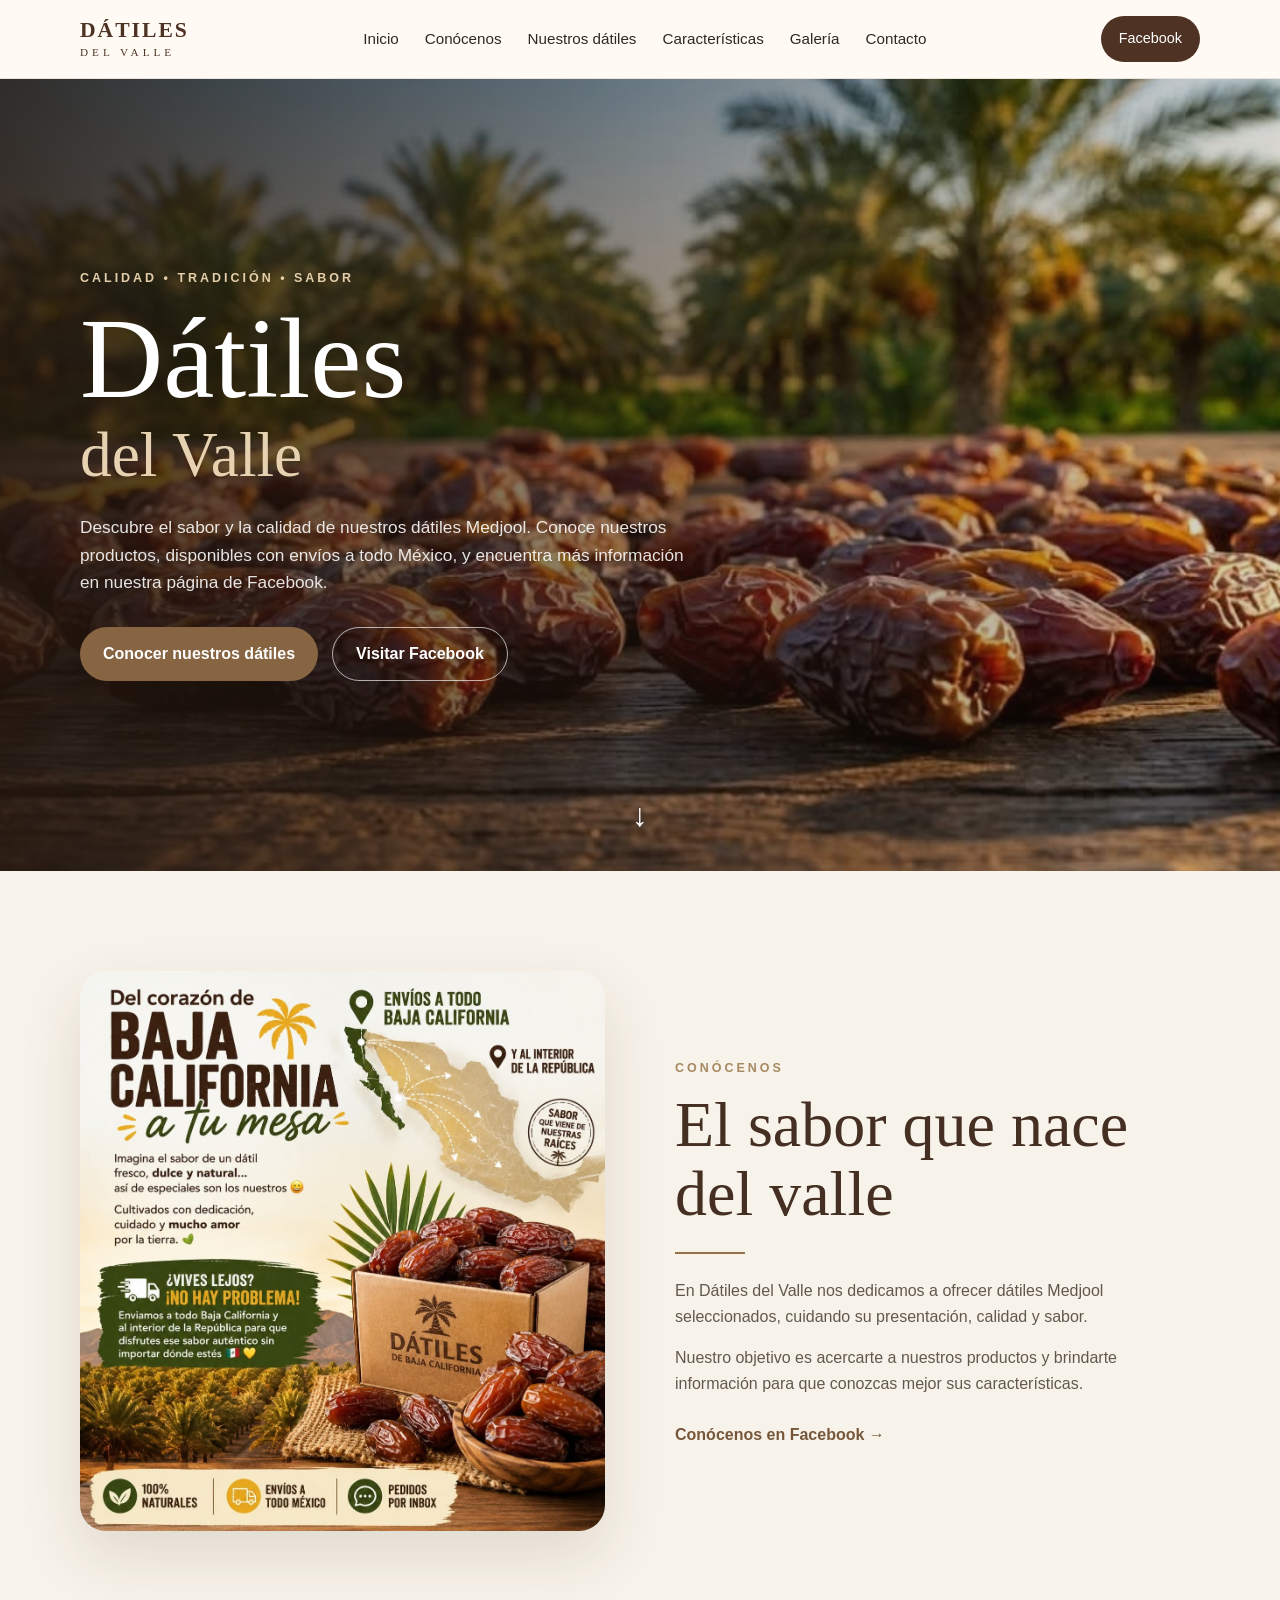
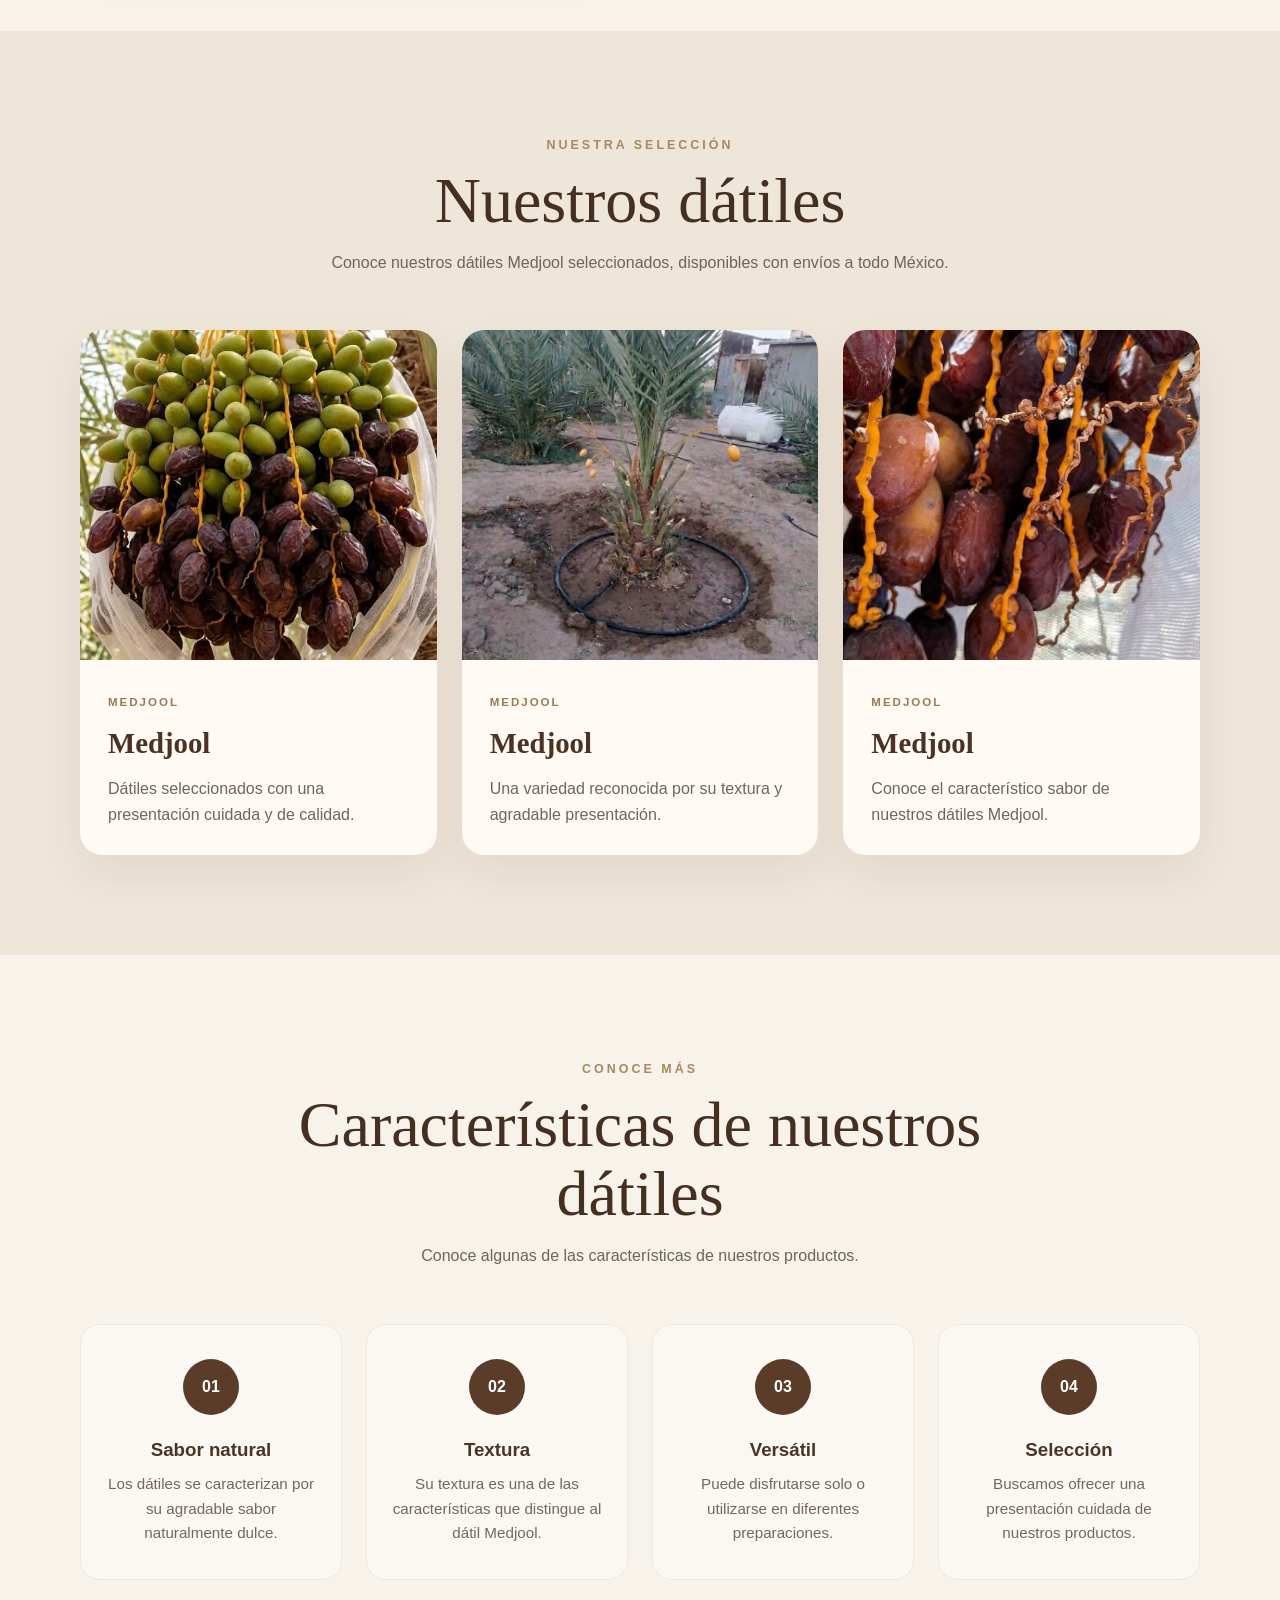
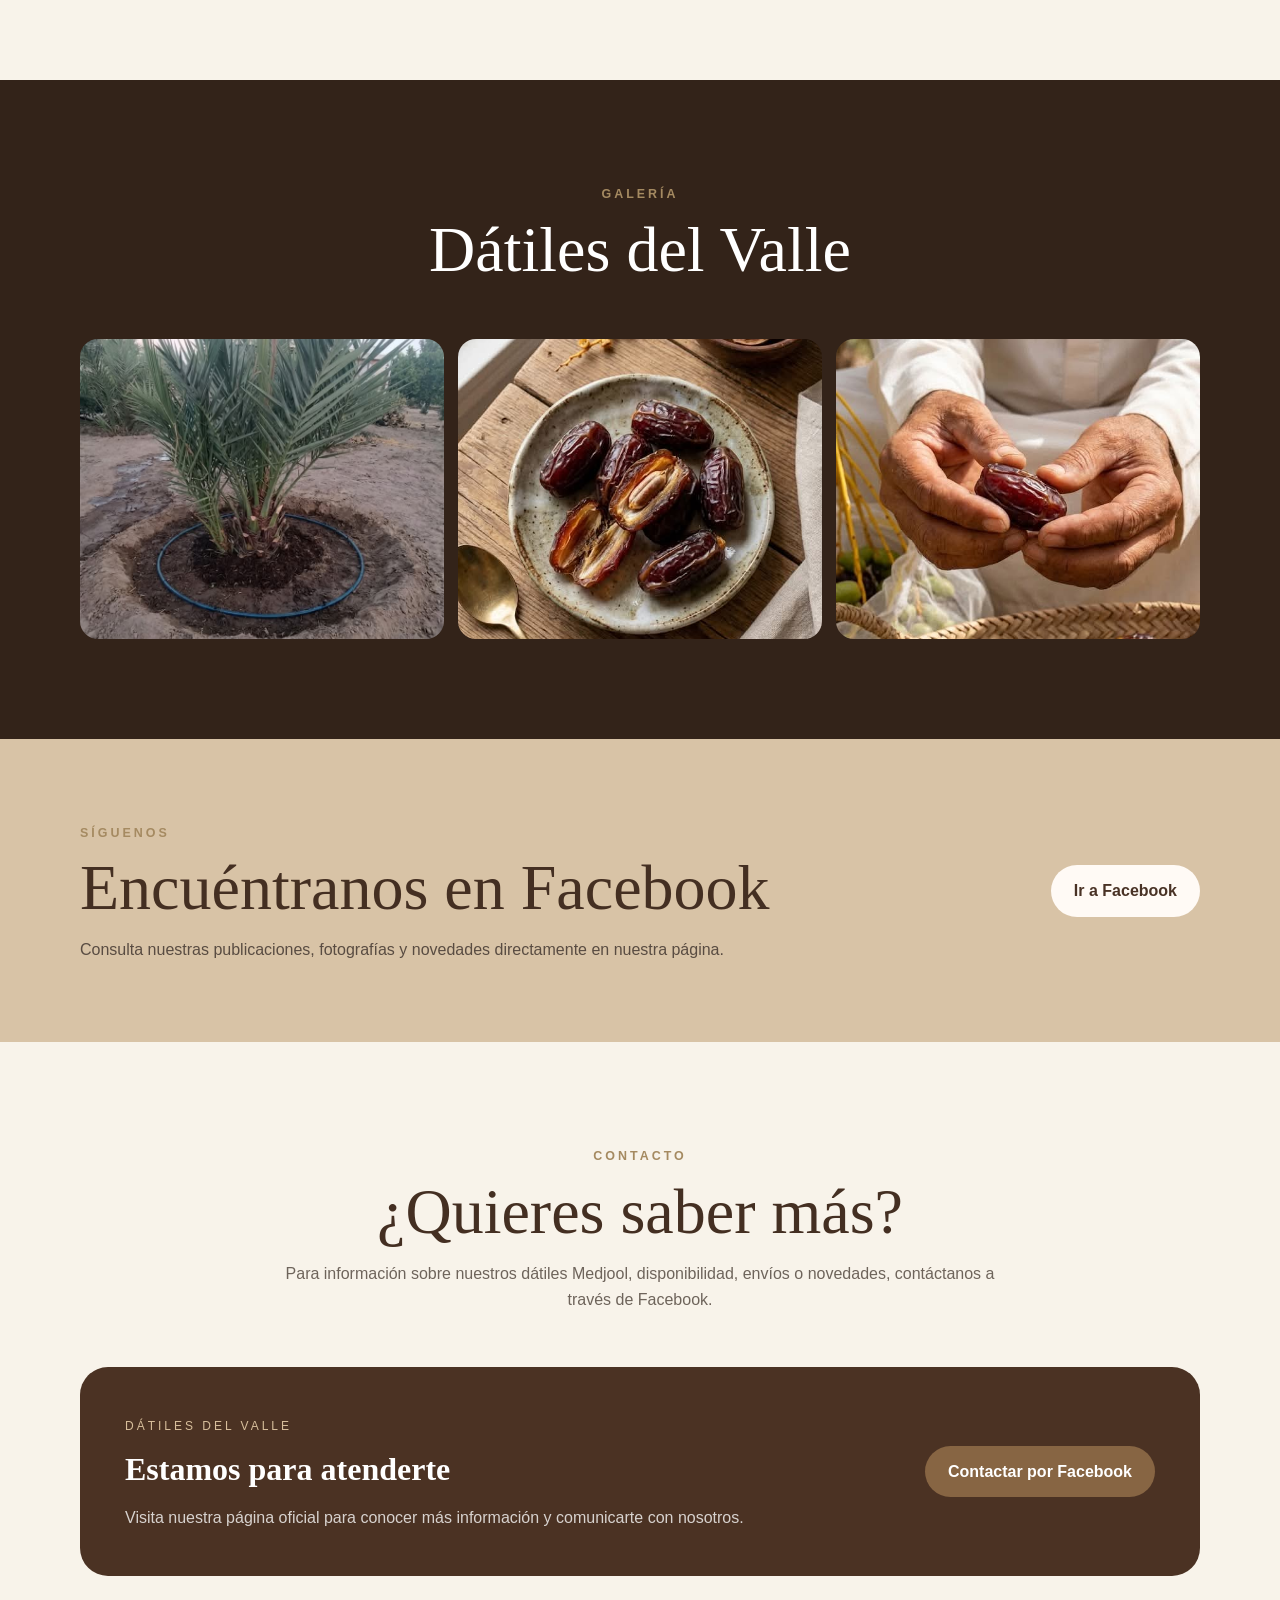
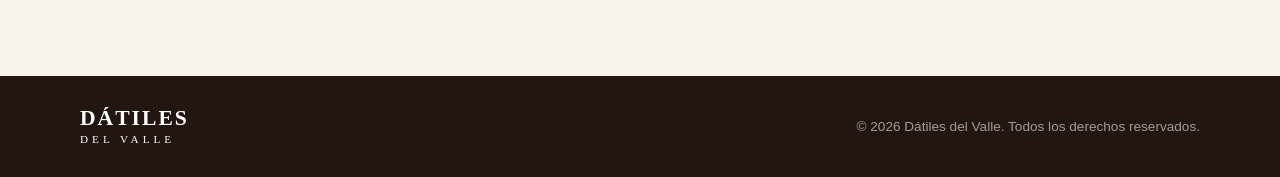
==== index.html @ 08bb870c "Enhance SEO and content in index.html Updated SEO metadata and improved content clarity." ====
<!DOCTYPE html>
<html lang="es">

<head>
    <meta charset="UTF-8">

    <meta name="viewport"
          content="width=device-width, initial-scale=1.0">

    <!-- SEO -->
    <title>Dátiles Medjool en México | Dátiles del Valle</title>

    <meta name="description"
          content="Dátiles del Valle ofrece dátiles Medjool seleccionados con envíos a todo México. Conoce nuestros productos, características, galería y contáctanos por Facebook.">

    <meta name="author"
          content="Dátiles del Valle">

    <meta name="robots"
          content="index, follow">

    <!-- Dirección principal de la página -->
    <link rel="canonical"
          href="https://datilesdelvalle.run.place/">

    <!-- Vista previa al compartir -->
    <meta property="og:title"
          content="Dátiles Medjool en México | Dátiles del Valle">

    <meta property="og:description"
          content="Conoce los dátiles Medjool de Dátiles del Valle. Productos seleccionados con envíos a todo México.">

    <meta property="og:type"
          content="website">

    <meta property="og:url"
          content="https://datilesdelvalle.run.place/">

    <meta property="og:image"
          content="https://datilesdelvalle.run.place/img/portada.jpg">

    <meta property="og:locale"
          content="es_MX">

    <!-- Estilos -->
    <link rel="stylesheet" href="css/estilos.css">
</head>


<body>

    <!-- Encabezado -->
    <header class="encabezado">

        <div class="contenedor navegacion">

            <a href="#inicio" class="logo">
                <span>DÁTILES</span>
                <small>DEL VALLE</small>
            </a>

            <button class="menu-boton"
                    id="menuBoton"
                    aria-label="Abrir menú de navegación">
                ☰
            </button>

            <nav class="menu" id="menu">
                <a href="#inicio">Inicio</a>
                <a href="#nosotros">Conócenos</a>
                <a href="#productos">Nuestros dátiles</a>
                <a href="#beneficios">Características</a>
                <a href="#galeria">Galería</a>
                <a href="#contacto">Contacto</a>
            </nav>

            <a
                href="https://www.facebook.com/share/1FQwCUBcZm/"
                target="_blank"
                rel="noopener noreferrer"
                class="boton-facebook"
            >
                Facebook
            </a>

        </div>

    </header>


    <main>

        <!-- Portada -->
        <section class="hero" id="inicio">

            <div class="hero-fondo"></div>

            <div class="contenedor hero-contenido">

                <p class="hero-etiqueta">
                    CALIDAD • TRADICIÓN • SABOR
                </p>

                <h1>
                    Dátiles
                    <span>del Valle</span>
                </h1>

                <p class="hero-texto">
                    Descubre el sabor y la calidad de nuestros dátiles Medjool.
                    Conoce nuestros productos, disponibles con envíos a todo México,
                    y encuentra más información en nuestra página de Facebook.
                </p>

                <div class="hero-botones">

                    <a href="#productos"
                       class="boton boton-principal">
                        Conocer nuestros dátiles
                    </a>

                    <a
                        href="https://www.facebook.com/share/1FQwCUBcZm/"
                        target="_blank"
                        rel="noopener noreferrer"
                        class="boton boton-secundario"
                    >
                        Visitar Facebook
                    </a>

                </div>

            </div>

            <a href="#nosotros"
               class="bajar"
               aria-label="Continuar">
                ↓
            </a>

        </section>


        <!-- Nosotros -->
        <section class="seccion seccion-animada"
                 id="nosotros">

            <div class="contenedor dos-columnas">

                <div class="imagen-nosotros">

                    <img
                        src="img/nosotros.jpg"
                        alt="Dátiles Medjool de Dátiles del Valle"
                        loading="lazy"
                    >

                </div>

                <div class="contenido-nosotros">

                    <span class="subtitulo">
                        CONÓCENOS
                    </span>

                    <h2>
                        El sabor que nace del valle
                    </h2>

                    <div class="linea"></div>

                    <p>
                        En Dátiles del Valle nos dedicamos a ofrecer
                        dátiles Medjool seleccionados, cuidando su
                        presentación, calidad y sabor.
                    </p>

                    <p>
                        Nuestro objetivo es acercarte a nuestros productos
                        y brindarte información para que conozcas
                        mejor sus características.
                    </p>

                    <a
                        href="https://www.facebook.com/share/1FQwCUBcZm/"
                        target="_blank"
                        rel="noopener noreferrer"
                        class="enlace"
                    >
                        Conócenos en Facebook →
                    </a>

                </div>

            </div>

        </section>


        <!-- Productos -->
        <section class="seccion productos seccion-animada"
                 id="productos">

            <div class="contenedor">

                <div class="titulo-seccion">

                    <span class="subtitulo">
                        NUESTRA SELECCIÓN
                    </span>

                    <h2>Nuestros dátiles</h2>

                    <p>
                        Conoce nuestros dátiles Medjool seleccionados,
                        disponibles con envíos a todo México.
                    </p>

                </div>


                <div class="tarjetas">

                    <!-- Medjool 1 -->
                    <article class="tarjeta">

                        <div class="tarjeta-imagen">

                            <img
                                src="img/medjool1.jpg"
                                alt="Dátiles Medjool de Dátiles del Valle"
                                loading="lazy"
                            >

                        </div>

                        <div class="tarjeta-contenido">

                            <span>MEDJOOL</span>

                            <h3>Medjool</h3>

                            <p>
                                Dátiles seleccionados con una
                                presentación cuidada y de calidad.
                            </p>

                        </div>

                    </article>


                    <!-- Medjool 2 -->
                    <article class="tarjeta">

                        <div class="tarjeta-imagen">

                            <img
                                src="img/medjool2.jpg"
                                alt="Dátiles Medjool de Dátiles del Valle"
                                loading="lazy"
                            >

                        </div>

                        <div class="tarjeta-contenido">

                            <span>MEDJOOL</span>

                            <h3>Medjool</h3>

                            <p>
                                Una variedad reconocida por su
                                textura y agradable presentación.
                            </p>

                        </div>

                    </article>


                    <!-- Medjool 3 -->
                    <article class="tarjeta">

                        <div class="tarjeta-imagen">

                            <img
                                src="img/medjool3.jpg"
                                alt="Dátiles Medjool de Dátiles del Valle"
                                loading="lazy"
                            >

                        </div>

                        <div class="tarjeta-contenido">

                            <span>MEDJOOL</span>

                            <h3>Medjool</h3>

                            <p>
                                Conoce el característico sabor
                                de nuestros dátiles Medjool.
                            </p>

                        </div>

                    </article>

                </div>

            </div>

        </section>


        <!-- Características -->
        <section class="seccion beneficios seccion-animada"
                 id="beneficios">

            <div class="contenedor">

                <div class="titulo-seccion">

                    <span class="subtitulo">
                        CONOCE MÁS
                    </span>

                    <h2>
                        Características de nuestros dátiles
                    </h2>

                    <p>
                        Conoce algunas de las características
                        de nuestros productos.
                    </p>

                </div>


                <div class="lista-beneficios">

                    <div class="beneficio">

                        <div class="beneficio-icono">
                            01
                        </div>

                        <h3>Sabor natural</h3>

                        <p>
                            Los dátiles se caracterizan por
                            su agradable sabor naturalmente dulce.
                        </p>

                    </div>


                    <div class="beneficio">

                        <div class="beneficio-icono">
                            02
                        </div>

                        <h3>Textura</h3>

                        <p>
                            Su textura es una de las características
                            que distingue al dátil Medjool.
                        </p>

                    </div>


                    <div class="beneficio">

                        <div class="beneficio-icono">
                            03
                        </div>

                        <h3>Versátil</h3>

                        <p>
                            Puede disfrutarse solo o utilizarse
                            en diferentes preparaciones.
                        </p>

                    </div>


                    <div class="beneficio">

                        <div class="beneficio-icono">
                            04
                        </div>

                        <h3>Selección</h3>

                        <p>
                            Buscamos ofrecer una presentación
                            cuidada de nuestros productos.
                        </p>

                    </div>

                </div>

            </div>

        </section>


        <!-- Galería -->
        <section class="seccion galeria seccion-animada"
                 id="galeria">

            <div class="contenedor">

                <div class="titulo-seccion">

                    <span class="subtitulo">
                        GALERÍA
                    </span>

                    <h2>
                        Dátiles del Valle
                    </h2>

                </div>


                <div class="galeria-grid">

                    <button
                        class="foto-galeria"
                        data-imagen="img/galeria1.jpg"
                        aria-label="Ver imagen de Dátiles del Valle"
                    >

                        <img
                            src="img/galeria1.jpg"
                            alt="Dátiles Medjool de Dátiles del Valle"
                            loading="lazy"
                        >

                    </button>


                    <button
                        class="foto-galeria"
                        data-imagen="img/galeria2.jpg"
                        aria-label="Ver imagen de Dátiles del Valle"
                    >

                        <img
                            src="img/galeria2.jpg"
                            alt="Dátiles Medjool de Dátiles del Valle"
                            loading="lazy"
                        >

                    </button>


                    <button
                        class="foto-galeria"
                        data-imagen="img/galeria3.jpg"
                        aria-label="Ver imagen de Dátiles del Valle"
                    >

                        <img
                            src="img/galeria3.jpg"
                            alt="Dátiles Medjool de Dátiles del Valle"
                            loading="lazy"
                        >

                    </button>

                </div>

            </div>

        </section>


        <!-- Facebook -->
        <section class="facebook seccion-animada">

            <div class="contenedor facebook-contenido">

                <div>

                    <span class="subtitulo">
                        SÍGUENOS
                    </span>

                    <h2>
                        Encuéntranos en Facebook
                    </h2>

                    <p>
                        Consulta nuestras publicaciones,
                        fotografías y novedades directamente
                        en nuestra página.
                    </p>

                </div>


                <a
                    href="https://www.facebook.com/share/1FQwCUBcZm/"
                    target="_blank"
                    rel="noopener noreferrer"
                    class="boton boton-claro"
                >
                    Ir a Facebook
                </a>

            </div>

        </section>


        <!-- Contacto -->
        <section class="seccion contacto seccion-animada"
                 id="contacto">

            <div class="contenedor">

                <div class="titulo-seccion">

                    <span class="subtitulo">
                        CONTACTO
                    </span>

                    <h2>
                        ¿Quieres saber más?
                    </h2>

                    <p>
                        Para información sobre nuestros dátiles Medjool,
                        disponibilidad, envíos o novedades, contáctanos
                        a través de Facebook.
                    </p>

                </div>


                <div class="contacto-caja">

                    <div>

                        <span>
                            DÁTILES DEL VALLE
                        </span>

                        <h3>
                            Estamos para atenderte
                        </h3>

                        <p>
                            Visita nuestra página oficial para
                            conocer más información y comunicarte
                            con nosotros.
                        </p>

                    </div>


                    <a
                        href="https://www.facebook.com/share/1FQwCUBcZm/"
                        target="_blank"
                        rel="noopener noreferrer"
                        class="boton boton-principal"
                    >
                        Contactar por Facebook
                    </a>

                </div>

            </div>

        </section>

    </main>


    <!-- Pie de página -->
    <footer class="pie">

        <div class="contenedor pie-contenido">

            <div class="logo logo-pie">

                <span>DÁTILES</span>

                <small>
                    DEL VALLE
                </small>

            </div>

            <p>
                © 2026 Dátiles del Valle.
                Todos los derechos reservados.
            </p>

        </div>

    </footer>


    <!-- Ventana de galería -->
    <div class="modal" id="modal">

        <button
            class="cerrar-modal"
            id="cerrarModal"
            aria-label="Cerrar"
        >
            ×
        </button>


        <button
            class="modal-anterior"
            id="anterior"
            aria-label="Imagen anterior"
        >
            ‹
        </button>


        <img
            id="imagenModal"
            src=""
            alt="Vista ampliada de productos de Dátiles del Valle"
        >


        <button
            class="modal-siguiente"
            id="siguiente"
            aria-label="Imagen siguiente"
        >
            ›
        </button>

    </div>


    <!-- Volver arriba -->
    <button
        id="volverArriba"
        class="volver-arriba"
        aria-label="Volver arriba"
    >
        ↑
    </button>


    <!-- JavaScript -->
    <script src="js/script.js"></script>

</body>

</html>
---- css/estilos.css ----
* {
    margin: 0;
    padding: 0;
    box-sizing: border-box;
}

html {
    scroll-behavior: smooth;
}

body {
    font-family: Arial, Helvetica, sans-serif;
    background: #f8f3ea;
    color: #2f2a24;
    line-height: 1.6;
}

img {
    width: 100%;
    display: block;
}

a {
    text-decoration: none;
    color: inherit;
}

button {
    font: inherit;
}

.contenedor {
    width: min(1120px, 90%);
    margin: 0 auto;
}

/* ENCABEZADO */

.encabezado {
    position: sticky;
    top: 0;
    z-index: 1000;
    background: rgba(255, 250, 243, 0.96);
    backdrop-filter: blur(10px);
    border-bottom: 1px solid rgba(90, 65, 45, 0.12);
}

.navegacion {
    min-height: 78px;
    display: flex;
    align-items: center;
    justify-content: space-between;
    gap: 24px;
}

.logo {
    display: flex;
    flex-direction: column;
    line-height: 1;
    letter-spacing: 2px;
    color: #4e3325;
    font-family: Georgia, "Times New Roman", serif;
}

.logo span {
    font-size: 1.35rem;
    font-weight: 700;
}

.logo small {
    font-size: 0.7rem;
    margin-top: 5px;
    letter-spacing: 4px;
}

.menu {
    display: flex;
    gap: 26px;
    align-items: center;
}

.menu a {
    font-size: 0.95rem;
    transition: 0.25s ease;
}

.menu a:hover {
    color: #8c6a43;
}

.menu-boton {
    display: none;
    border: 0;
    background: transparent;
    font-size: 1.8rem;
    cursor: pointer;
}

.boton-facebook {
    background: #4e3325;
    color: white;
    padding: 11px 18px;
    border-radius: 999px;
    font-size: 0.9rem;
    transition: 0.25s ease;
}

.boton-facebook:hover {
    transform: translateY(-2px);
    background: #6c4934;
}

/* HERO */

.hero {
    min-height: 88vh;
    position: relative;
    display: flex;
    align-items: center;
    overflow: hidden;
    background: #38261b;
}

.hero-fondo {
    position: absolute;
    inset: 0;
    background:
        linear-gradient(
            90deg,
            rgba(35, 22, 14, 0.88),
            rgba(35, 22, 14, 0.48),
            rgba(35, 22, 14, 0.15)
        ),
        url("../img/portada.jpg") center/cover no-repeat;
    transform: scale(1.03);
}

.hero-contenido {
    position: relative;
    z-index: 2;
    color: white;
    padding: 90px 0;
}

.hero-etiqueta,
.subtitulo {
    font-size: 0.78rem;
    font-weight: 700;
    letter-spacing: 3px;
    color: #a58a61;
}

.hero-etiqueta {
    color: #e5cfaa;
    margin-bottom: 18px;
}

.hero h1 {
    font-family: Georgia, "Times New Roman", serif;
    font-size: clamp(3.8rem, 9vw, 7.4rem);
    line-height: 0.9;
    max-width: 760px;
    font-weight: 500;
}

.hero h1 span {
    display: block;
    font-size: 0.55em;
    margin-top: 16px;
    color: #e6d2b1;
}

.hero-texto {
    max-width: 610px;
    margin: 30px 0;
    font-size: 1.08rem;
    color: rgba(255, 255, 255, 0.88);
}

.hero-botones {
    display: flex;
    flex-wrap: wrap;
    gap: 14px;
}

.boton {
    display: inline-flex;
    justify-content: center;
    align-items: center;
    padding: 13px 23px;
    border-radius: 999px;
    transition: 0.25s ease;
    font-weight: 600;
}

.boton:hover {
    transform: translateY(-3px);
}

.boton-principal {
    background: #876543;
    color: white;
}

.boton-principal:hover {
    background: #6f5034;
}

.boton-secundario {
    border: 1px solid rgba(255,255,255,0.65);
    color: white;
}

.boton-secundario:hover {
    background: white;
    color: #3c291c;
}

.bajar {
    position: absolute;
    z-index: 3;
    bottom: 30px;
    left: 50%;
    transform: translateX(-50%);
    color: white;
    font-size: 2rem;
    animation: flotar 1.6s infinite ease-in-out;
}

@keyframes flotar {
    0%, 100% {
        transform: translate(-50%, 0);
    }

    50% {
        transform: translate(-50%, 10px);
    }
}

/* SECCIONES */

.seccion {
    padding: 100px 0;
}

.dos-columnas {
    display: grid;
    grid-template-columns: 1fr 1fr;
    gap: 70px;
    align-items: center;
}

.imagen-nosotros img {
    height: 560px;
    object-fit: cover;
    border-radius: 26px;
    box-shadow: 0 25px 60px rgba(49, 32, 18, 0.12);
}

.contenido-nosotros h2,
.titulo-seccion h2,
.facebook h2 {
    font-family: Georgia, "Times New Roman", serif;
    color: #442f22;
    font-size: clamp(2.3rem, 5vw, 4rem);
    line-height: 1.08;
    font-weight: 500;
}

.contenido-nosotros h2 {
    margin-top: 10px;
}

.linea {
    width: 70px;
    height: 2px;
    background: #94724a;
    margin: 24px 0;
}

.contenido-nosotros p {
    margin-bottom: 16px;
    color: #62584f;
}

.enlace {
    display: inline-block;
    margin-top: 10px;
    color: #76573b;
    font-weight: 700;
}

.enlace:hover {
    text-decoration: underline;
}

/* PRODUCTOS */

.productos {
    background: #efe6da;
}

.titulo-seccion {
    max-width: 720px;
    margin: 0 auto 55px;
    text-align: center;
}

.titulo-seccion h2 {
    margin: 9px 0 15px;
}

.titulo-seccion p {
    color: #6e645b;
}

.tarjetas {
    display: grid;
    grid-template-columns: repeat(3, 1fr);
    gap: 25px;
}

.tarjeta {
    overflow: hidden;
    background: #fffaf4;
    border-radius: 22px;
    box-shadow: 0 18px 45px rgba(68, 45, 29, 0.08);
    transition: 0.3s ease;
}

.tarjeta:hover {
    transform: translateY(-10px);
    box-shadow: 0 24px 55px rgba(68, 45, 29, 0.14);
}

.tarjeta-imagen {
    height: 330px;
    overflow: hidden;
}

.tarjeta-imagen img {
    height: 100%;
    object-fit: cover;
    transition: 0.5s ease;
}

.tarjeta:hover .tarjeta-imagen img {
    transform: scale(1.08);
}

.tarjeta-contenido {
    padding: 28px;
}

.tarjeta-contenido span {
    font-size: 0.72rem;
    letter-spacing: 2px;
    color: #9a7a54;
    font-weight: 700;
}

.tarjeta-contenido h3 {
    font-family: Georgia, "Times New Roman", serif;
    font-size: 1.8rem;
    color: #4b3223;
    margin: 6px 0 10px;
}

.tarjeta-contenido p {
    color: #70655d;
}

/* BENEFICIOS */

.lista-beneficios {
    display: grid;
    grid-template-columns: repeat(4, 1fr);
    gap: 24px;
}

.beneficio {
    text-align: center;
    padding: 34px 24px;
    background: rgba(255, 255, 255, 0.45);
    border: 1px solid rgba(81, 56, 38, 0.08);
    border-radius: 20px;
    transition: 0.3s ease;
}

.beneficio:hover {
    transform: translateY(-7px);
    background: white;
}

.beneficio-icono {
    width: 56px;
    height: 56px;
    margin: 0 auto 20px;
    display: grid;
    place-items: center;
    border-radius: 50%;
    background: #5a3c29;
    color: white;
    font-weight: 700;
}

.beneficio h3 {
    color: #4c3425;
    margin-bottom: 8px;
}

.beneficio p {
    color: #72675e;
    font-size: 0.95rem;
}

/* GALERÍA */

.galeria {
    background: #332319;
    color: white;
}

.galeria .titulo-seccion h2 {
    color: white;
}

.galeria .titulo-seccion p {
    color: rgba(255,255,255,0.72);
}

.galeria-grid {
    display: grid;
    grid-template-columns: repeat(3, 1fr);
    grid-auto-rows: 300px;
    gap: 14px;
}

.foto-galeria {
    width: 100%;
    height: 300px;
    border: none;
    padding: 0;
    cursor: pointer;
    overflow: hidden;
    border-radius: 18px;
    background: #241811;
    display: block;
}

.foto-galeria img {
    width: 100%;
    height: 100%;
    object-fit: cover;
    transition: 0.45s ease;
}

.foto-galeria:hover img {
    transform: scale(1.07);
}

/* FACEBOOK */

.facebook {
    background: #d8c3a6;
    padding: 80px 0;
}

.facebook-contenido {
    display: flex;
    justify-content: space-between;
    align-items: center;
    gap: 50px;
}

.facebook-contenido > div {
    max-width: 700px;
}

.facebook h2 {
    margin: 8px 0 15px;
}

.facebook p {
    color: #594c42;
}

.boton-claro {
    background: #fffaf5;
    color: #493225;
    white-space: nowrap;
}

/* CONTACTO */

.contacto-caja {
    background: #4b3223;
    color: white;
    padding: 45px;
    border-radius: 28px;
    display: flex;
    justify-content: space-between;
    gap: 30px;
    align-items: center;
}

.contacto-caja > div {
    max-width: 650px;
}

.contacto-caja span {
    font-size: 0.75rem;
    letter-spacing: 3px;
    color: #d7be9b;
}

.contacto-caja h3 {
    font-family: Georgia, "Times New Roman", serif;
    font-size: 2rem;
    margin: 6px 0 10px;
}

.contacto-caja p {
    color: rgba(255,255,255,0.78);
}

/* FOOTER */

.pie {
    background: #211610;
    color: white;
    padding: 32px 0;
}

.pie-contenido {
    display: flex;
    justify-content: space-between;
    align-items: center;
    gap: 30px;
}

.logo-pie {
    color: white;
}

.pie p {
    font-size: 0.85rem;
    color: rgba(255,255,255,0.58);
}

/* MODAL */

.modal {
    position: fixed;
    inset: 0;
    z-index: 3000;
    display: none;
    align-items: center;
    justify-content: center;
    background: rgba(20, 13, 8, 0.94);
    padding: 30px;
}

.modal.activo {
    display: flex;
}

.modal img {
    width: auto;
    max-width: 90%;
    max-height: 85vh;
    border-radius: 18px;
    box-shadow: 0 25px 70px rgba(0, 0, 0, 0.35);
}

.cerrar-modal,
.modal-anterior,
.modal-siguiente {
    position: absolute;
    border: 0;
    color: white;
    background: rgba(255,255,255,0.12);
    cursor: pointer;
    border-radius: 50%;
    display: grid;
    place-items: center;
}

.cerrar-modal {
    width: 48px;
    height: 48px;
    top: 24px;
    right: 24px;
    font-size: 2rem;
}

.modal-anterior,
.modal-siguiente {
    width: 55px;
    height: 55px;
    top: 50%;
    transform: translateY(-50%);
    font-size: 2.5rem;
}

.modal-anterior {
    left: 25px;
}

.modal-siguiente {
    right: 25px;
}

/* BOTÓN ARRIBA */

.volver-arriba {
    position: fixed;
    right: 25px;
    bottom: 25px;
    width: 48px;
    height: 48px;
    border: none;
    border-radius: 50%;
    background: #5a3c29;
    color: white;
    font-size: 1.3rem;
    cursor: pointer;
    opacity: 0;
    visibility: hidden;
    transform: translateY(15px);
    transition: 0.3s ease;
    z-index: 900;
}

.volver-arriba.visible {
    opacity: 1;
    visibility: visible;
    transform: translateY(0);
}

/* ANIMACIONES AL HACER SCROLL */

.seccion-animada {
    opacity: 0;
    transform: translateY(45px);
    transition:
        opacity 0.8s ease,
        transform 0.8s ease;
}

.seccion-animada.visible {
    opacity: 1;
    transform: translateY(0);
}

/* TABLET */

@media (max-width: 950px) {

    .boton-facebook {
        display: none;
    }

    .menu-boton {
        display: block;
        margin-left: auto;
    }

    .menu {
        position: absolute;
        top: 78px;
        left: 0;
        right: 0;
        display: none;
        flex-direction: column;
        align-items: flex-start;
        background: #fffaf3;
        padding: 24px 5%;
        border-bottom: 1px solid #e8ddd0;
    }

    .menu.activo {
        display: flex;
    }

    .dos-columnas {
        grid-template-columns: 1fr;
        gap: 45px;
    }

    .imagen-nosotros img {
        height: 460px;
    }

    .tarjetas {
        grid-template-columns: repeat(3, 1fr);
        gap: 16px;
    }

    .lista-beneficios {
        grid-template-columns: repeat(2, 1fr);
    }

    .galeria-grid {
        grid-template-columns: repeat(2, 1fr);
    }
}

/* CELULAR */

@media (max-width: 650px) {

    .seccion {
        padding: 75px 0;
    }

    .hero {
        min-height: 86vh;
    }

    .hero-fondo {
        background:
            linear-gradient(
                rgba(31, 20, 13, 0.7),
                rgba(31, 20, 13, 0.78)
            ),
            url("../img/portada.jpg") center/cover no-repeat;
    }

    .hero-contenido {
        text-align: center;
        padding: 75px 0;
    }

    .hero-texto {
        margin-left: auto;
        margin-right: auto;
    }

    .hero-botones {
        justify-content: center;
        flex-direction: column;
    }

    .boton {
        width: 100%;
    }

    .imagen-nosotros img {
        height: 360px;
    }

    .tarjetas,
    .lista-beneficios,
    .galeria-grid {
        grid-template-columns: 1fr;
    }

    .tarjeta-imagen {
        height: 300px;
    }

    .galeria-grid {
        grid-auto-rows: 300px;
    }

    .foto-galeria {
        height: 300px;
    }

    .facebook-contenido,
    .contacto-caja,
    .pie-contenido {
        flex-direction: column;
        align-items: flex-start;
    }

    .contacto-caja {
        padding: 32px 24px;
    }

    .pie-contenido {
        text-align: left;
    }

    .modal-anterior {
        left: 10px;
    }

    .modal-siguiente {
        right: 10px;
    }

    .modal-anterior,
    .modal-siguiente {
        width: 44px;
        height: 44px;
    }
}
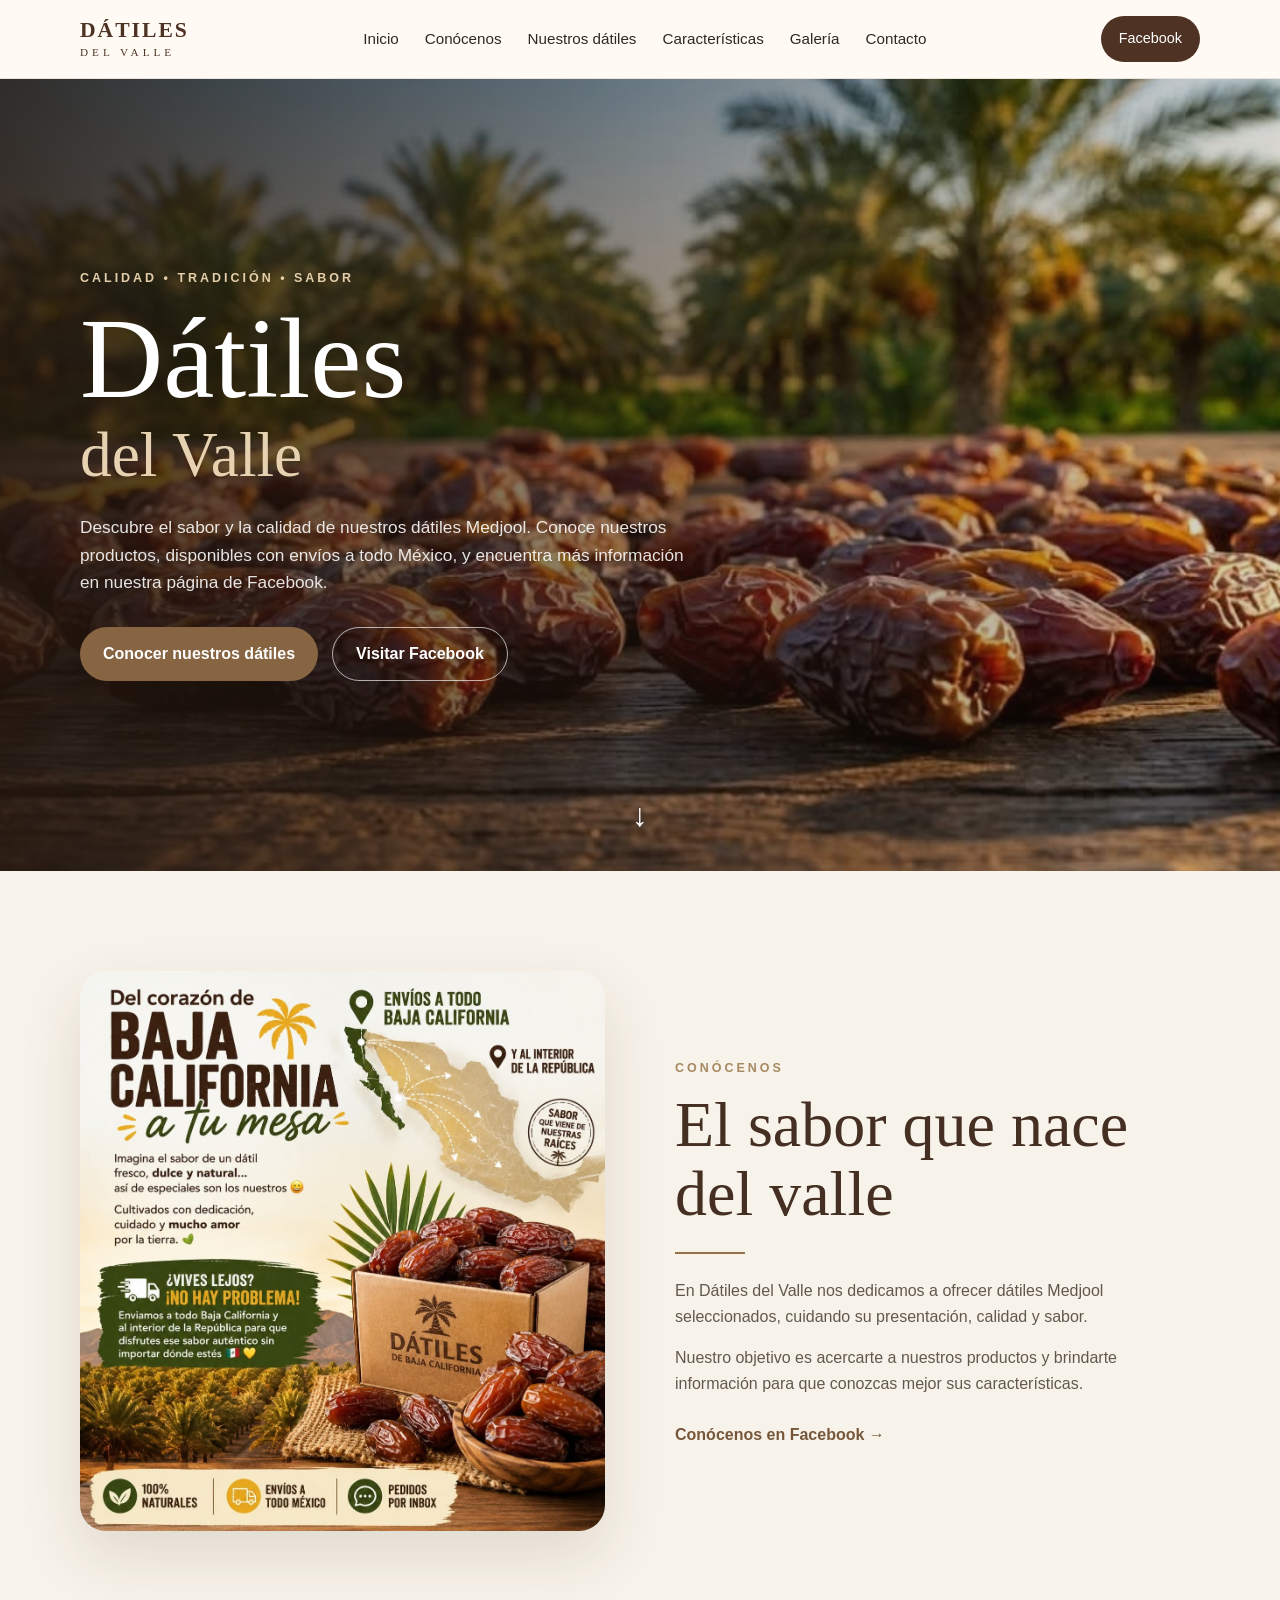
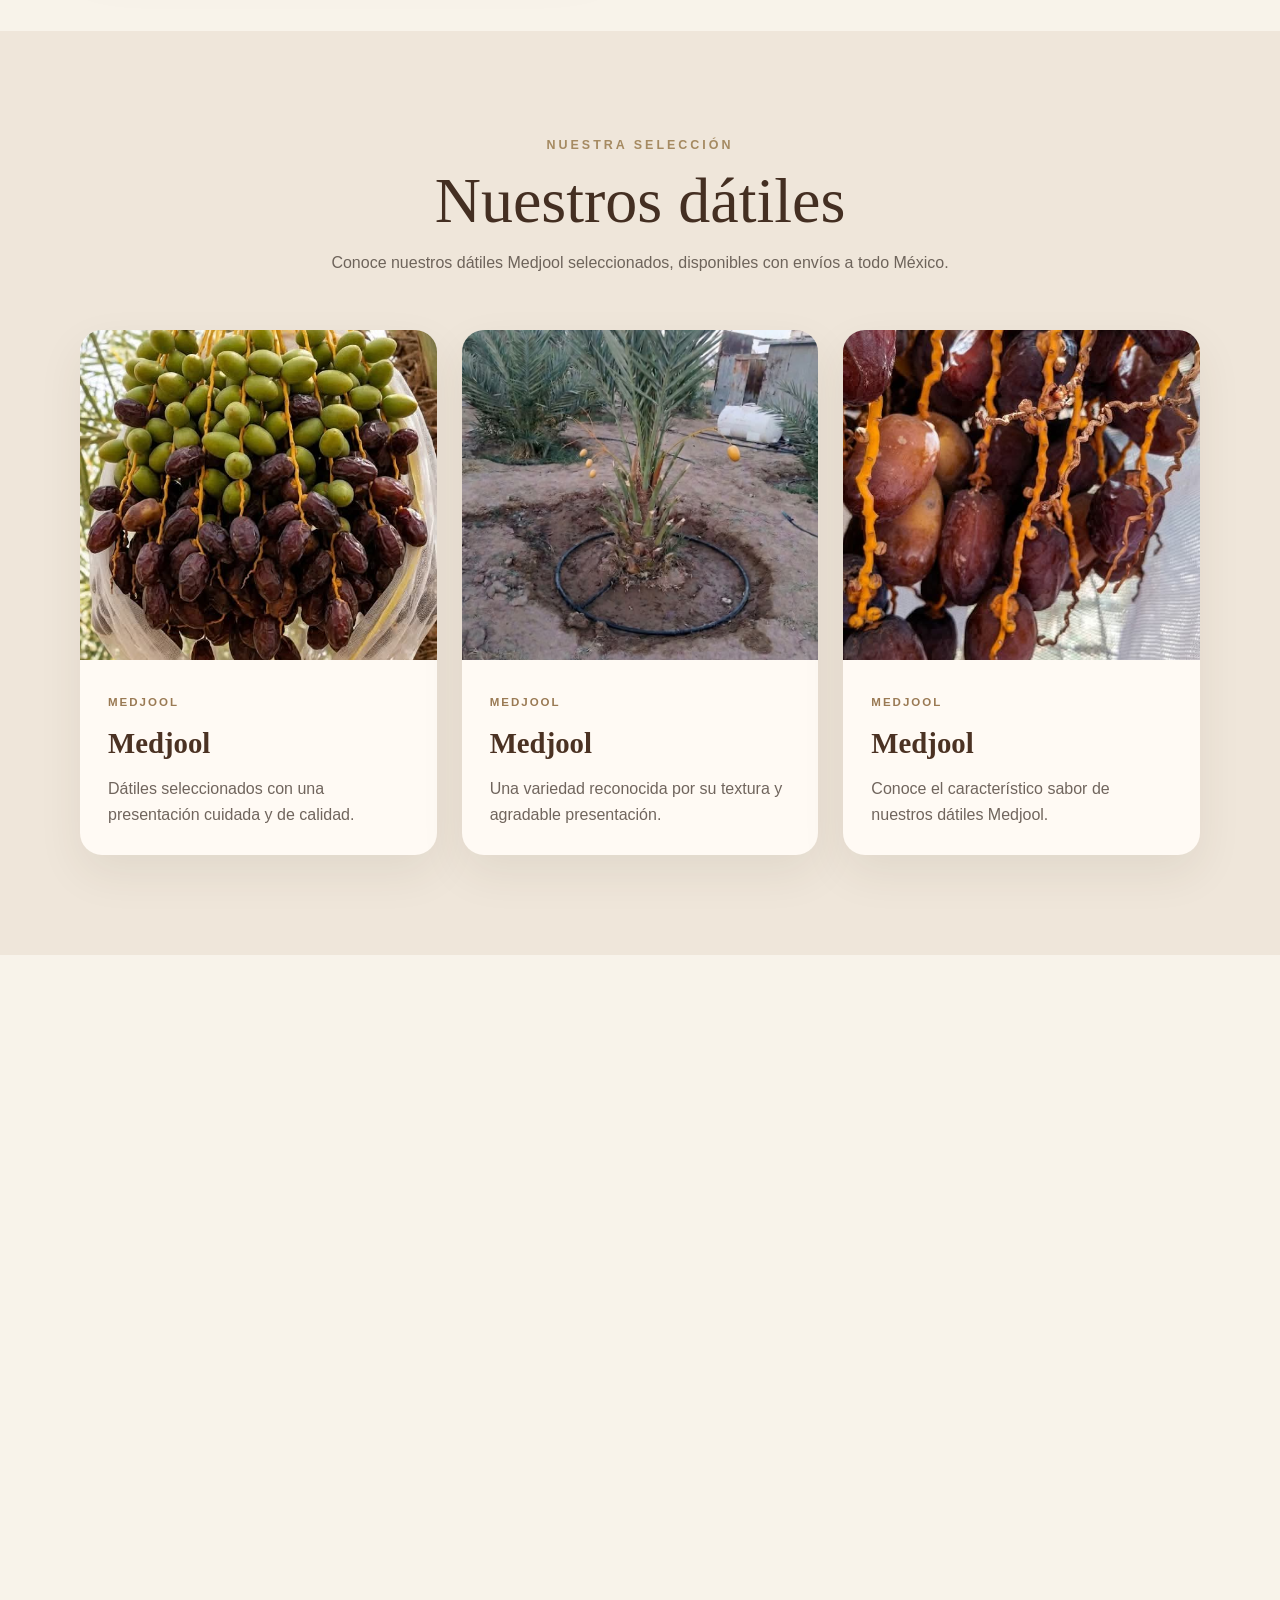
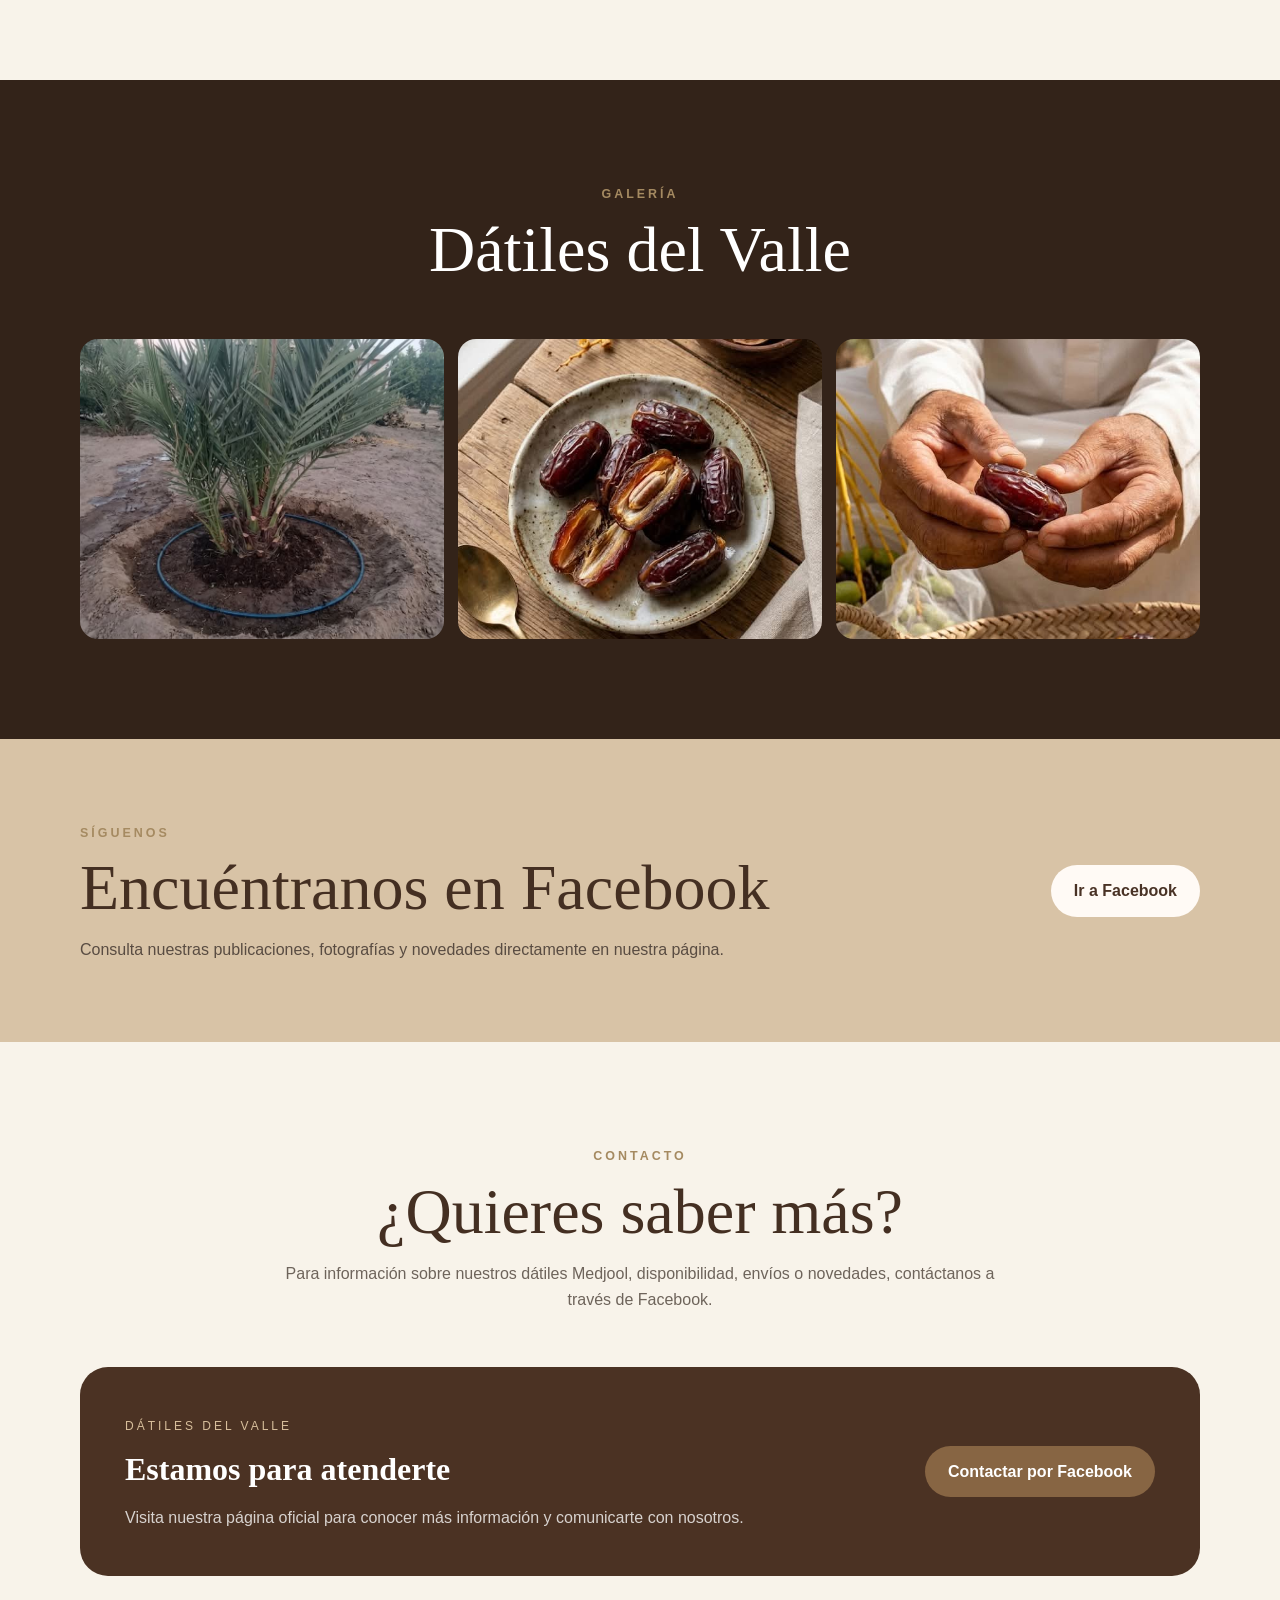
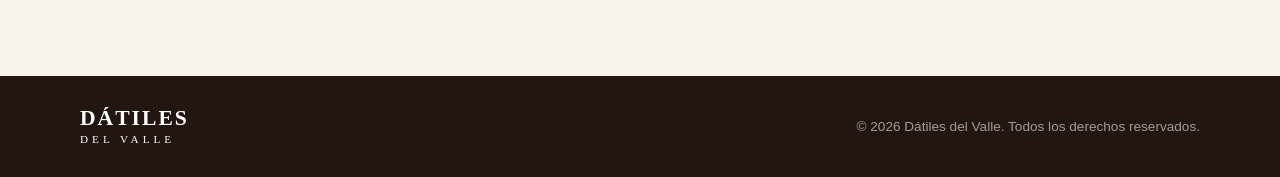
==== commit cbc99ab4: "Refactor index.html with structured data and updates" ====
--- a/index.html
+++ b/index.html
@@ -8,7 +8,7 @@
           content="width=device-width, initial-scale=1.0">
 
     <!-- SEO -->
-    <title>Dátiles Medjool en México | Dátiles del Valle</title>
+    <title>Dátiles del Valle | Dátiles Medjool en México</title>
 
     <meta name="description"
           content="Dátiles del Valle ofrece dátiles Medjool seleccionados con envíos a todo México. Conoce nuestros productos, características, galería y contáctanos por Facebook.">
@@ -25,7 +25,7 @@
 
     <!-- Vista previa al compartir -->
     <meta property="og:title"
-          content="Dátiles Medjool en México | Dátiles del Valle">
+          content="Dátiles del Valle | Dátiles Medjool en México">
 
     <meta property="og:description"
           content="Conoce los dátiles Medjool de Dátiles del Valle. Productos seleccionados con envíos a todo México.">
@@ -41,6 +41,23 @@
 
     <meta property="og:locale"
           content="es_MX">
+
+    <!-- Datos estructurados Schema.org -->
+    <script type="application/ld+json">
+    {
+      "@context": "https://schema.org",
+      "@type": "Organization",
+      "name": "Dátiles del Valle",
+      "url": "https://datilesdelvalle.run.place/",
+      "logo": "https://datilesdelvalle.run.place/img/portada.jpg",
+      "image": "https://datilesdelvalle.run.place/img/portada.jpg",
+      "description": "Dátiles del Valle ofrece dátiles Medjool seleccionados con envíos a todo México.",
+      "telephone": "+52 686 759 5757",
+      "sameAs": [
+        "https://www.facebook.com/share/1FQwCUBcZm/"
+      ]
+    }
+    </script>
 
     <!-- Estilos -->
     <link rel="stylesheet" href="css/estilos.css">
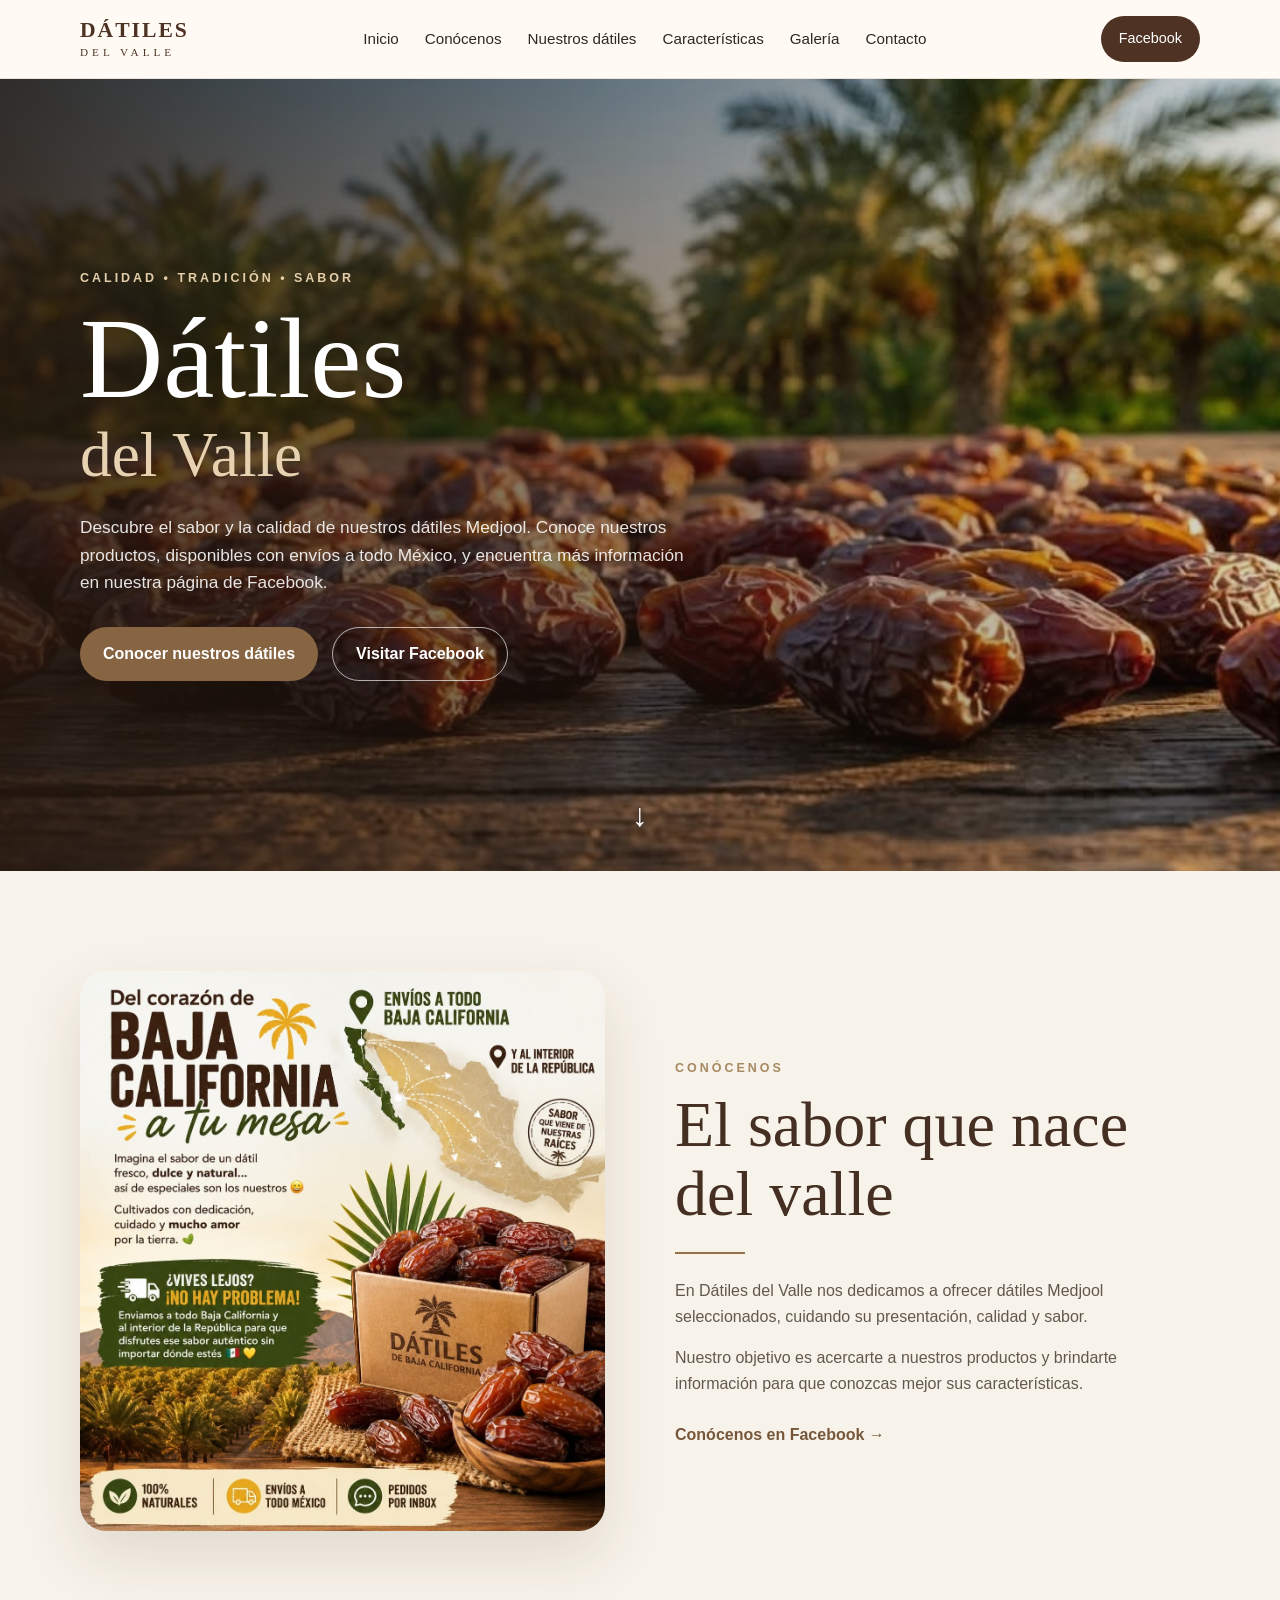
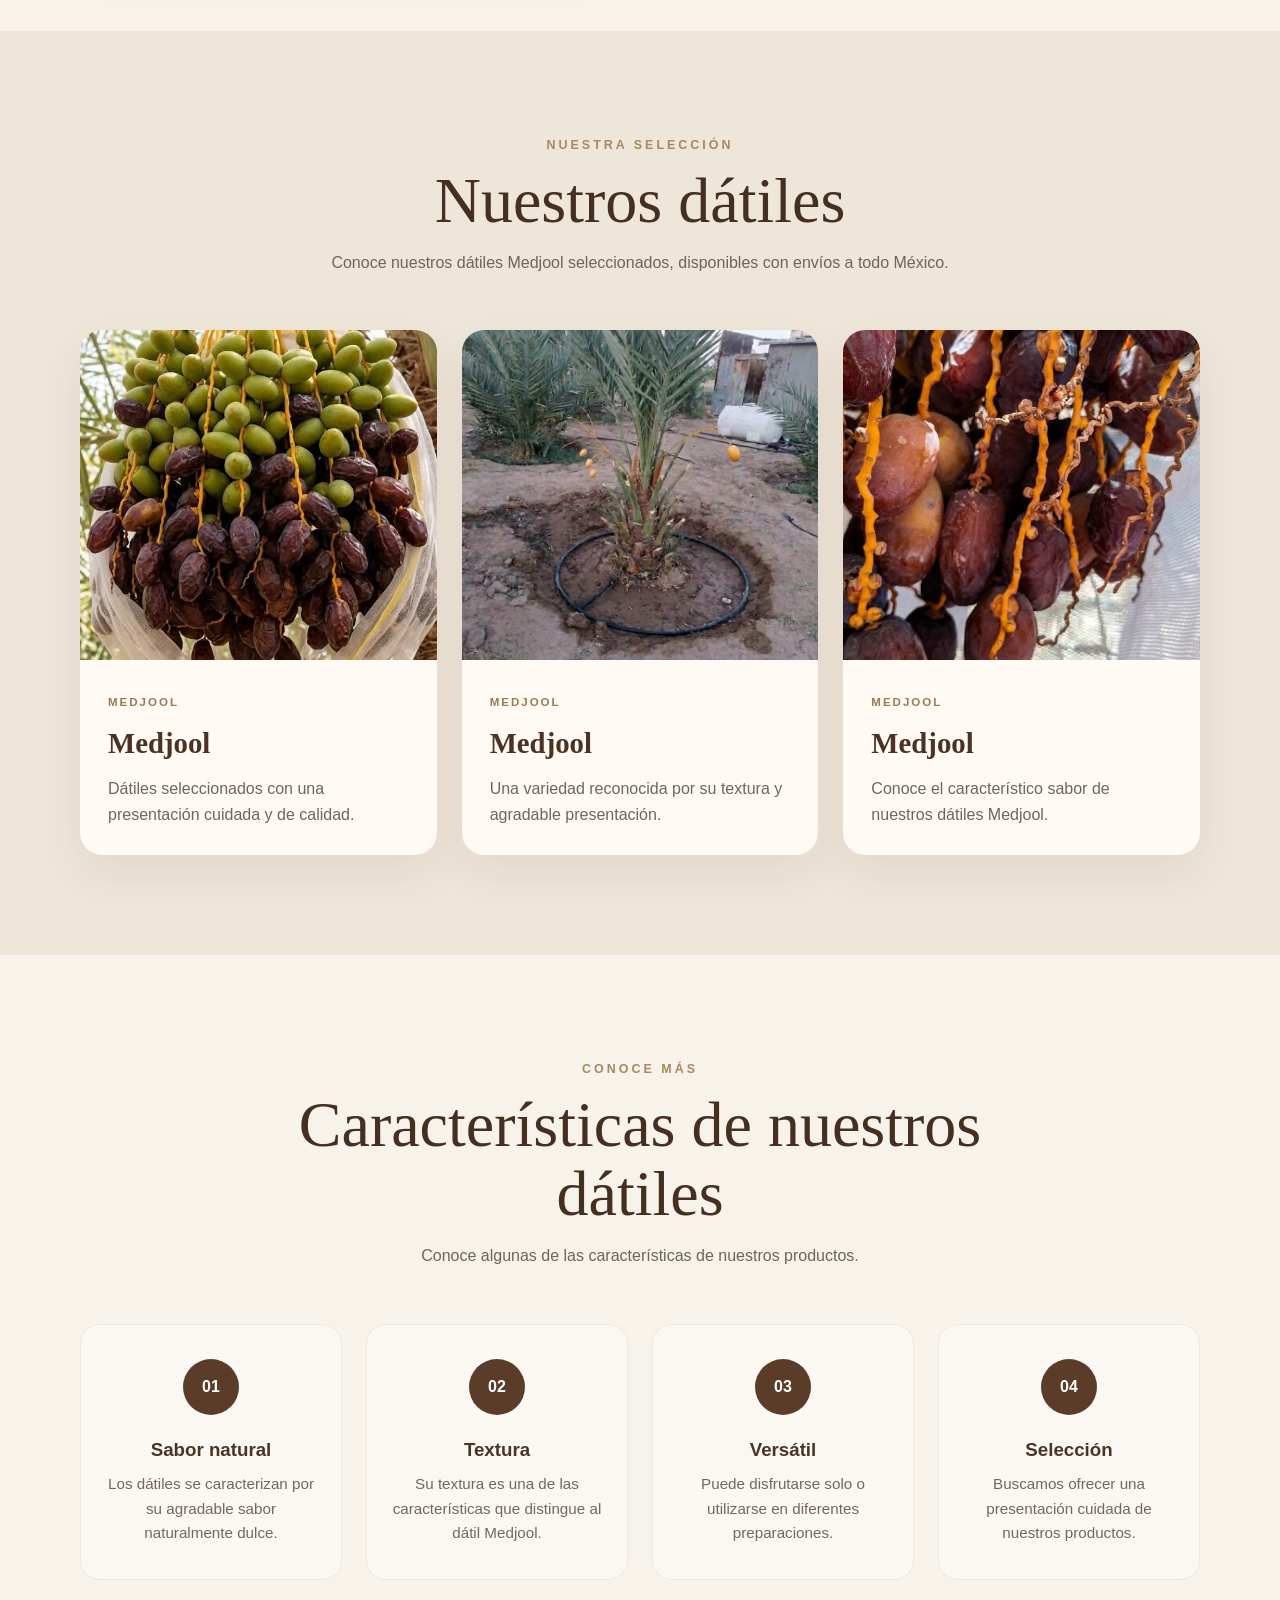
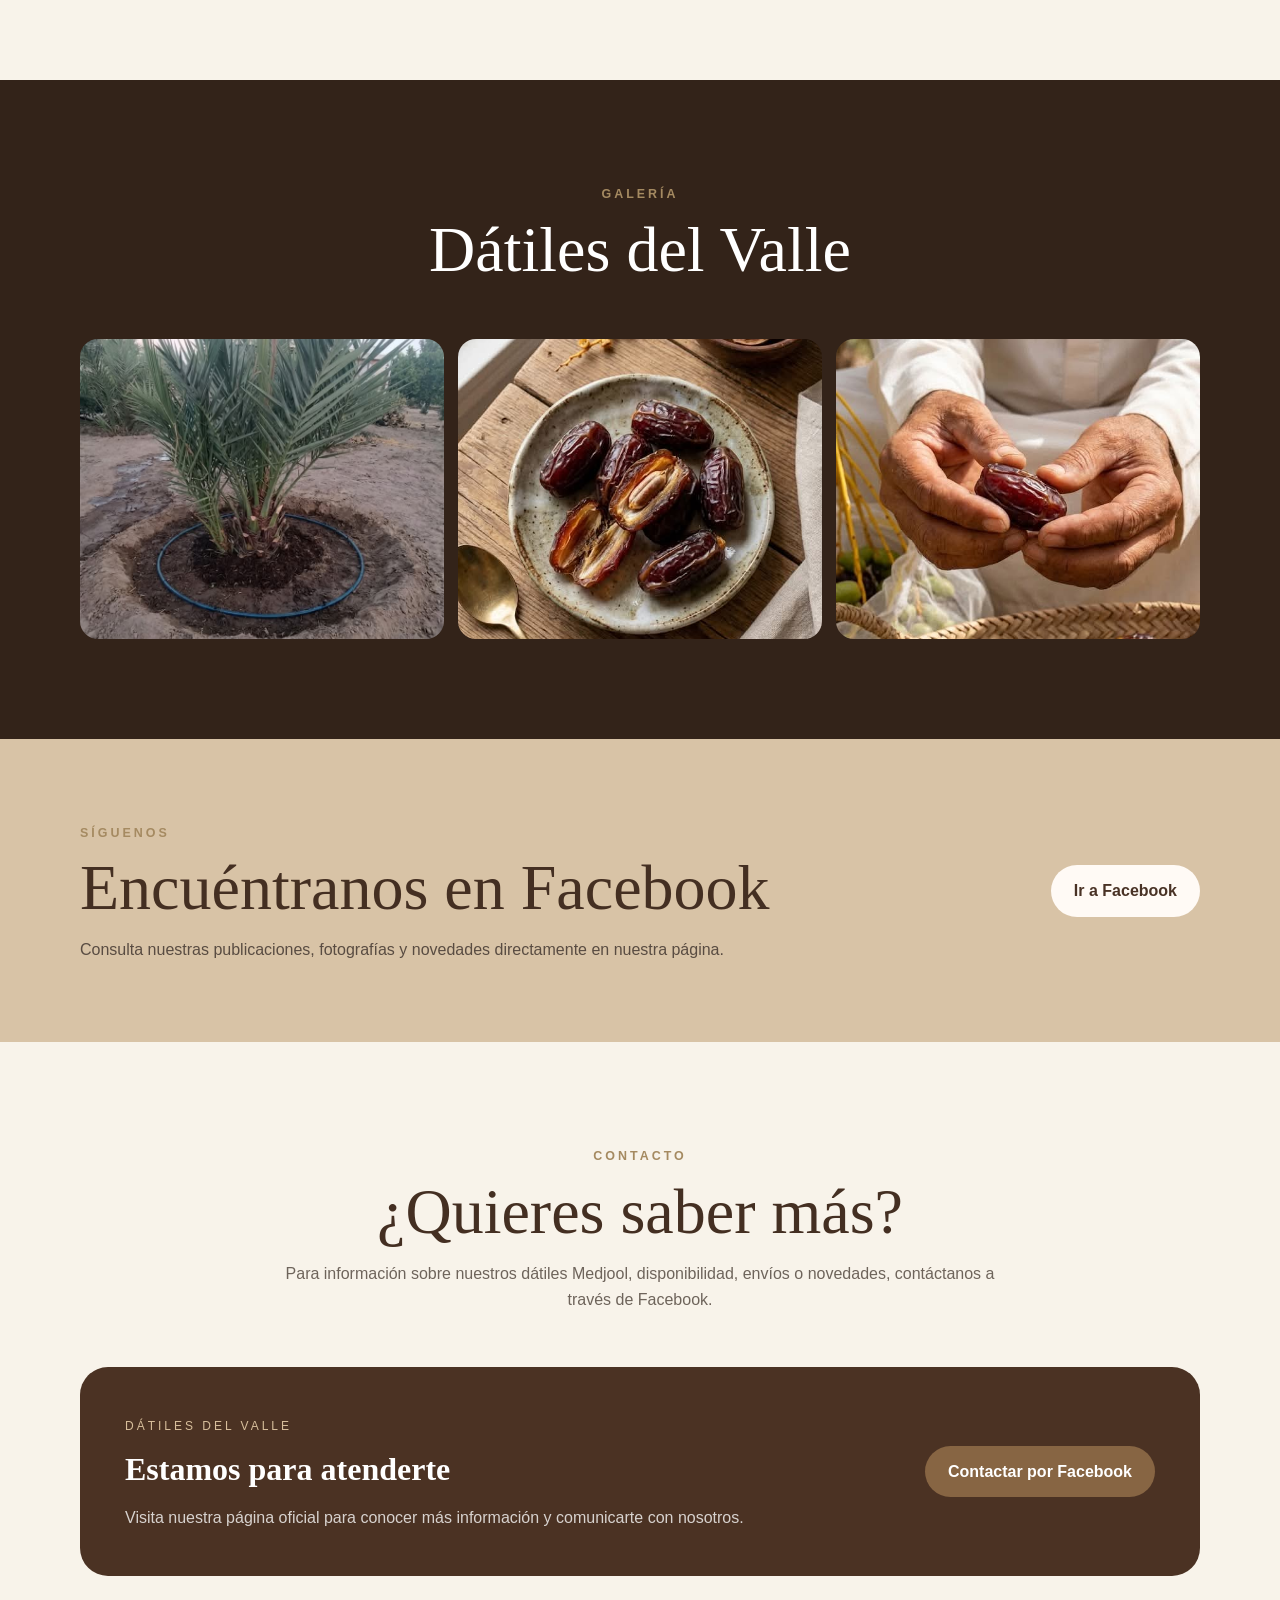
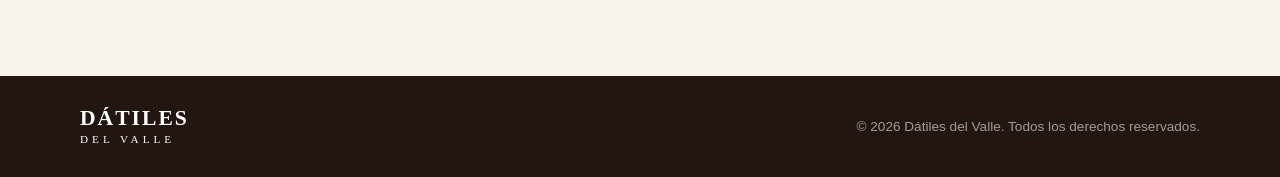
==== commit 193a94b5: "actualizar datos estructurados para SEO local" ====
--- a/index.html
+++ b/index.html
@@ -46,13 +46,21 @@
     <script type="application/ld+json">
     {
       "@context": "https://schema.org",
-      "@type": "Organization",
+      "@type": "LocalBusiness",
+      "@id": "https://datilesdelvalle.run.place/#business",
       "name": "Dátiles del Valle",
       "url": "https://datilesdelvalle.run.place/",
-      "logo": "https://datilesdelvalle.run.place/img/portada.jpg",
       "image": "https://datilesdelvalle.run.place/img/portada.jpg",
       "description": "Dátiles del Valle ofrece dátiles Medjool seleccionados con envíos a todo México.",
       "telephone": "+52 686 759 5757",
+      "address": {
+        "@type": "PostalAddress",
+        "streetAddress": "Calzada Francisco L. Montejano No. 1298, Local 27, Jardines del Valle",
+        "addressLocality": "Mexicali",
+        "addressRegion": "Baja California",
+        "postalCode": "21270",
+        "addressCountry": "MX"
+      },
       "sameAs": [
         "https://www.facebook.com/share/1FQwCUBcZm/"
       ]
@@ -669,8 +677,7 @@
     <button
         id="volverArriba"
         class="volver-arriba"
-        aria-label="Volver arriba"
-    >
+        aria-label="Volver arriba">
         ↑
     </button>
 
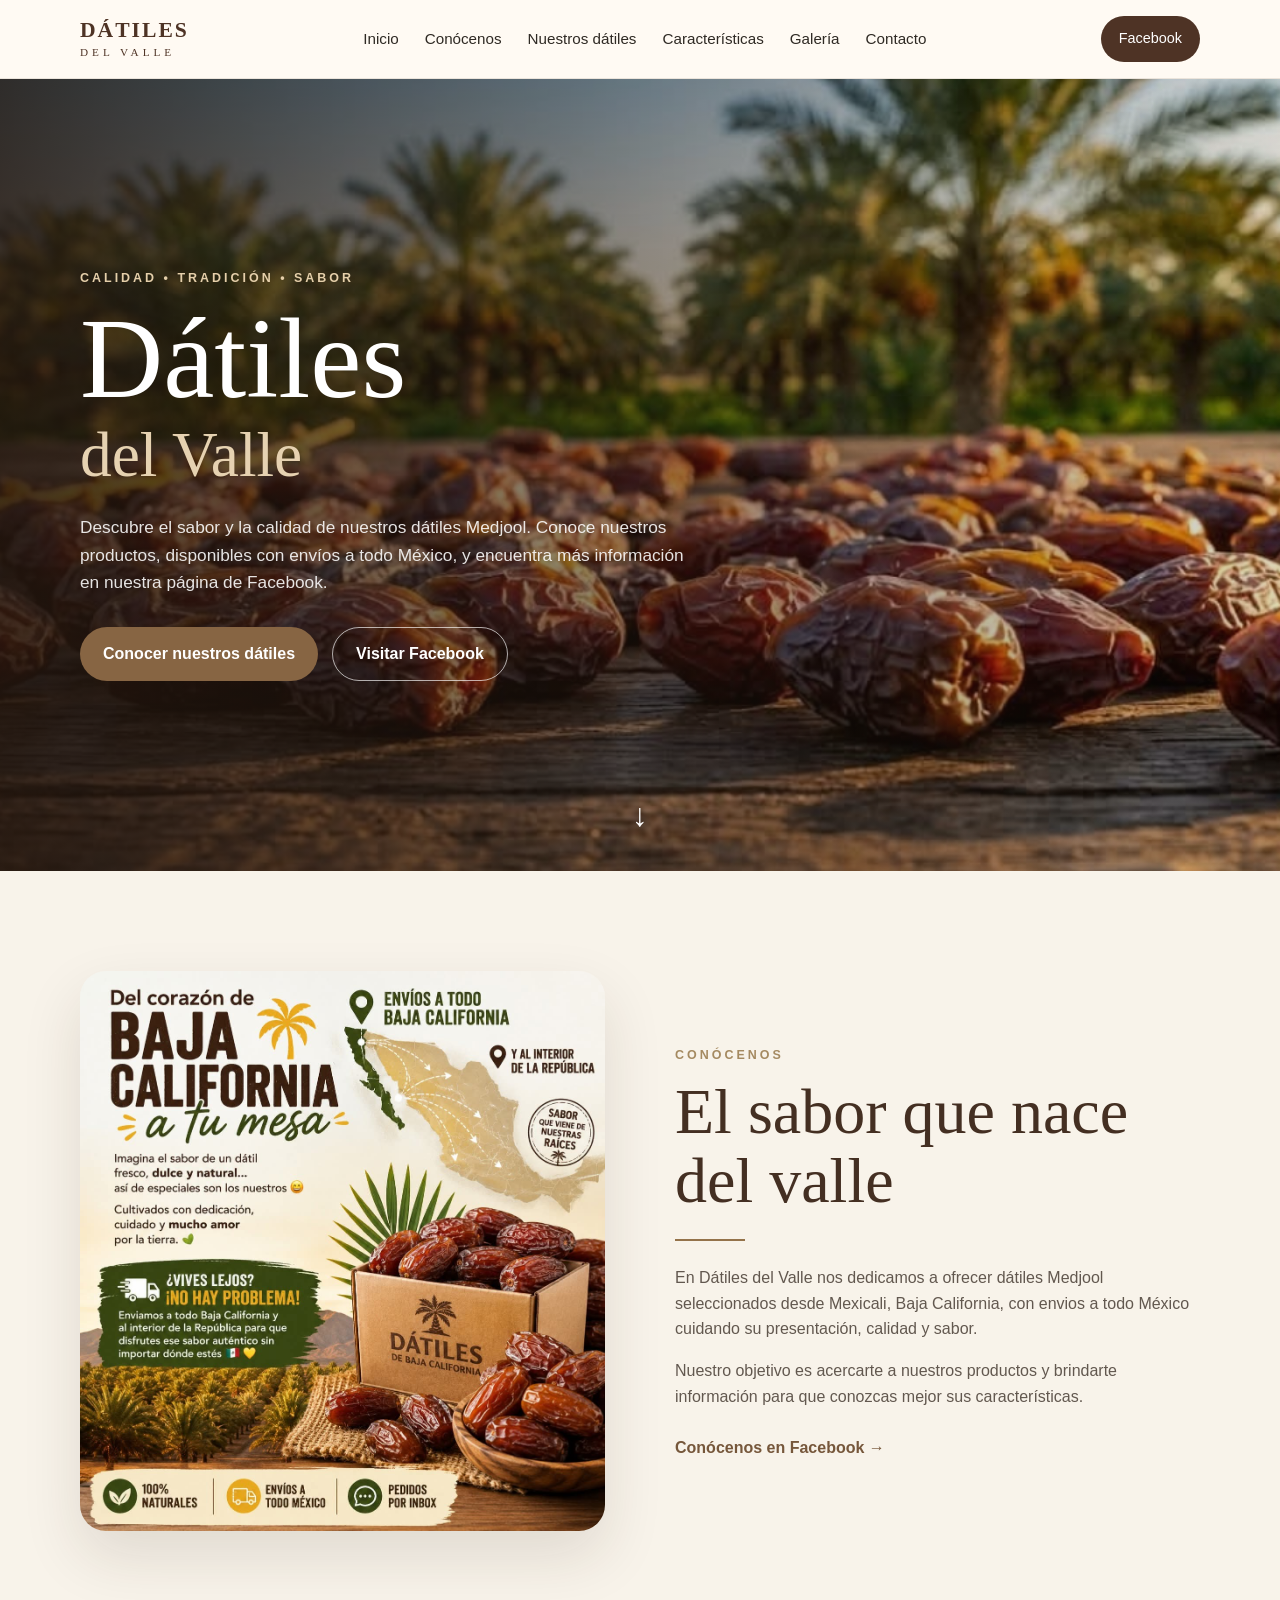
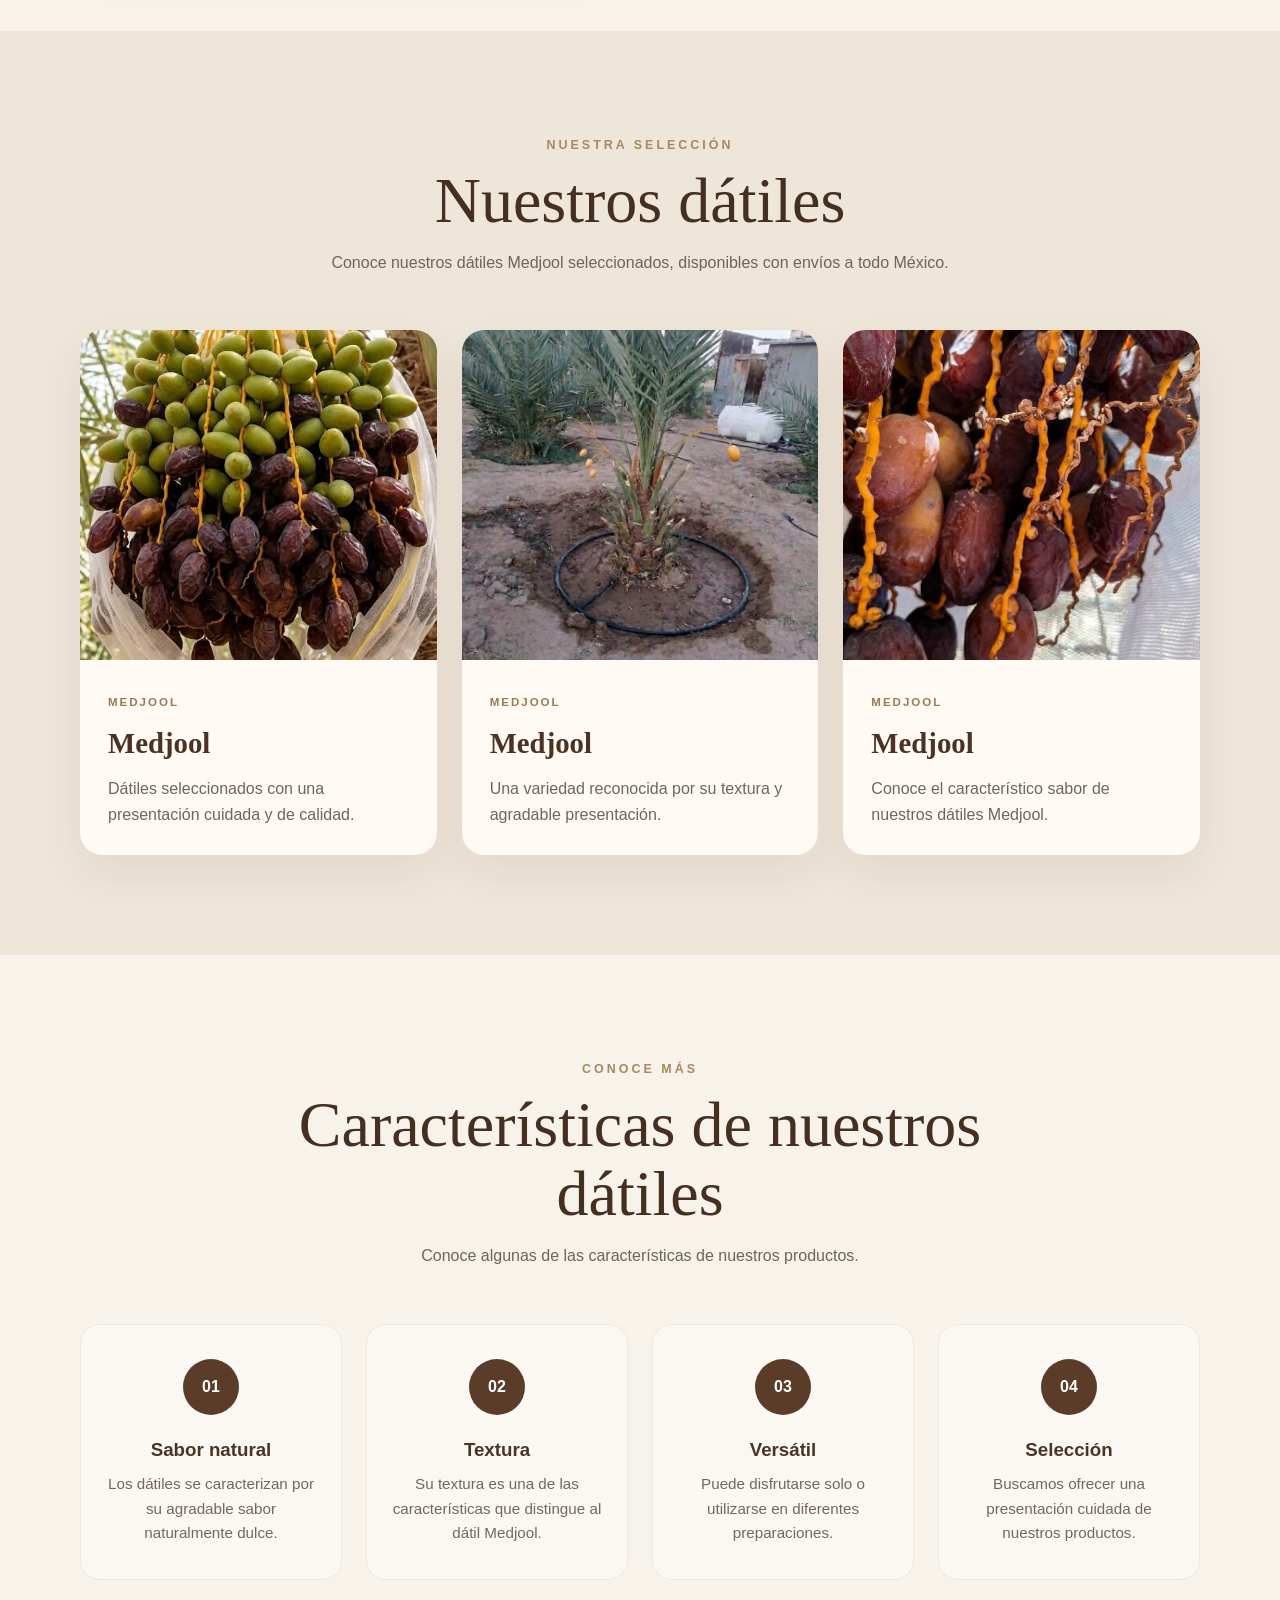
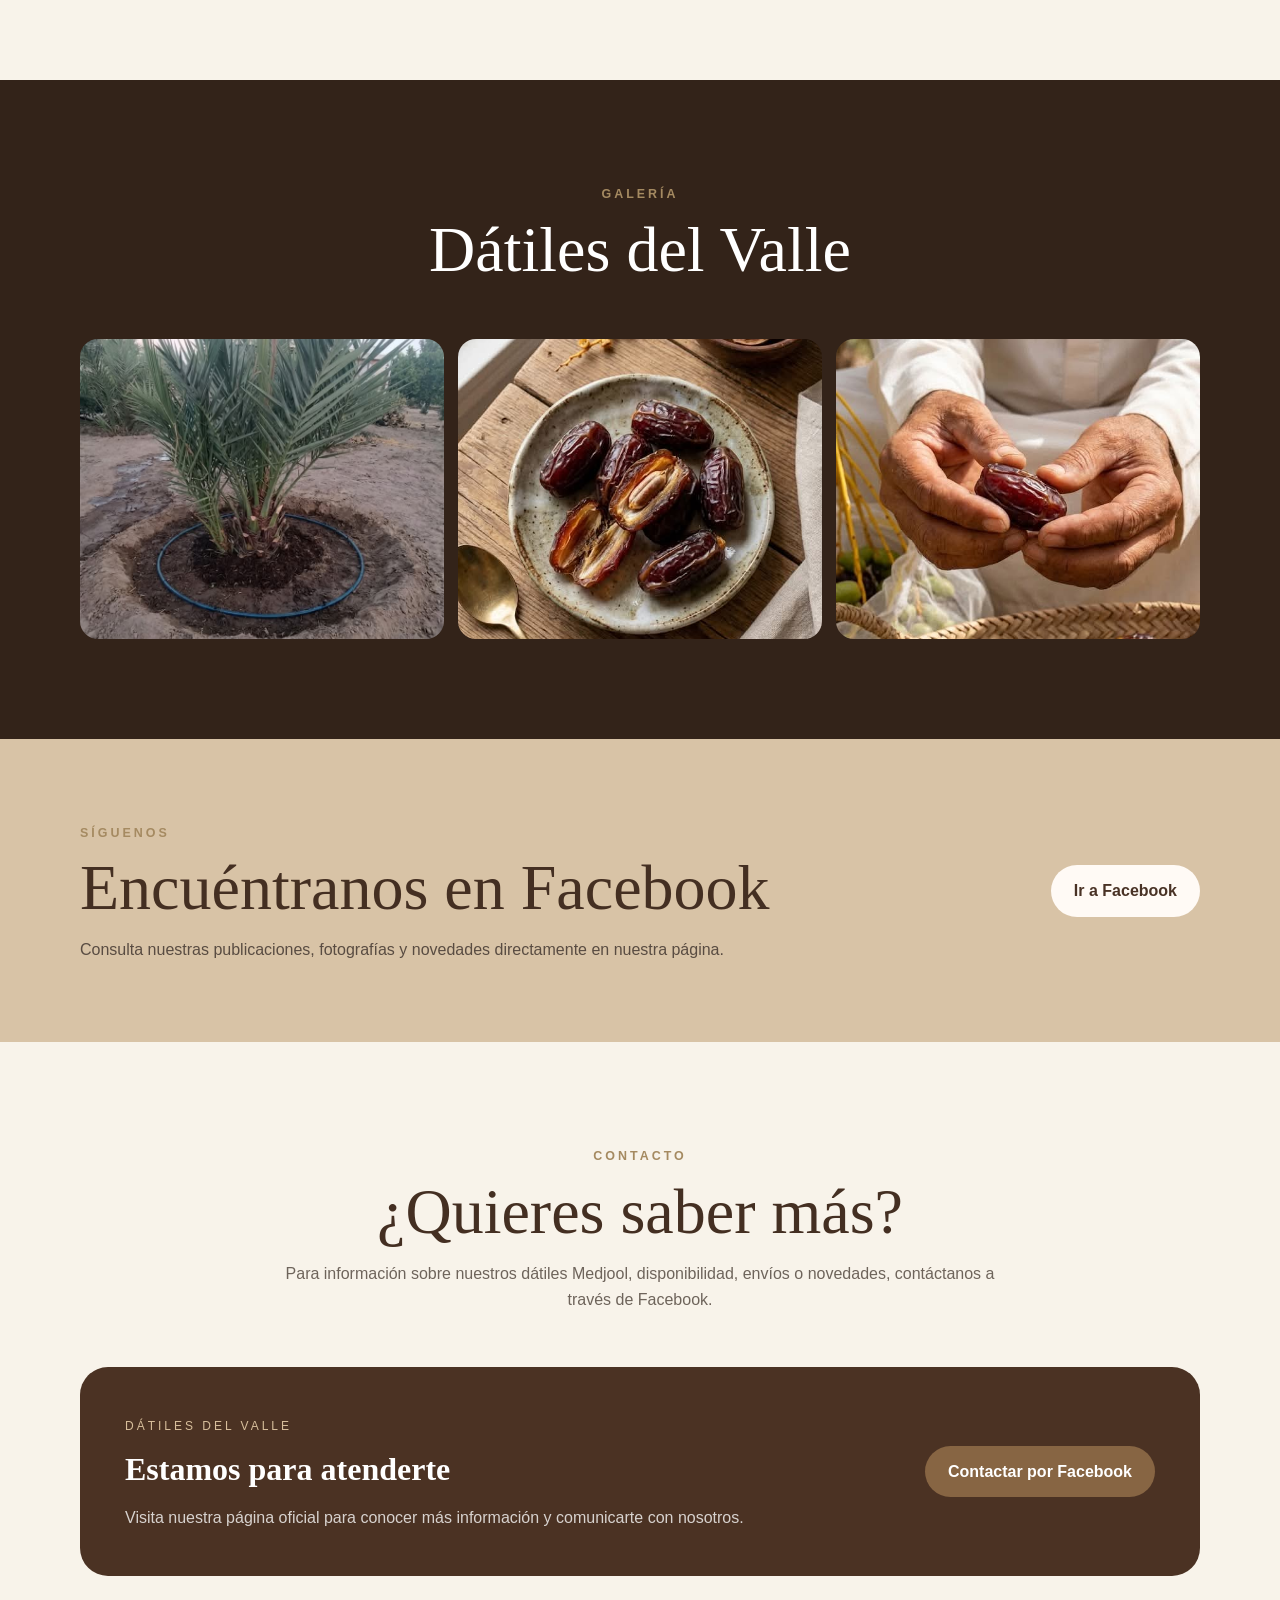
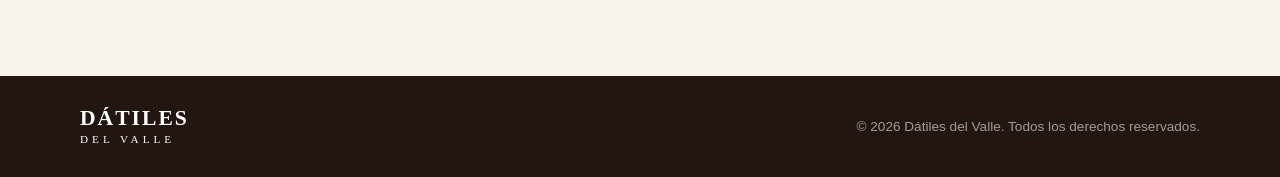
==== commit 4522500e: "mejorar texto para posicionamiento en Mexicali" ====
--- a/index.html
+++ b/index.html
@@ -196,7 +196,7 @@
 
                     <p>
                         En Dátiles del Valle nos dedicamos a ofrecer
-                        dátiles Medjool seleccionados, cuidando su
+                        dátiles Medjool seleccionados desde Mexicali, Baja California, con envios a todo México cuidando su
                         presentación, calidad y sabor.
                     </p>
 
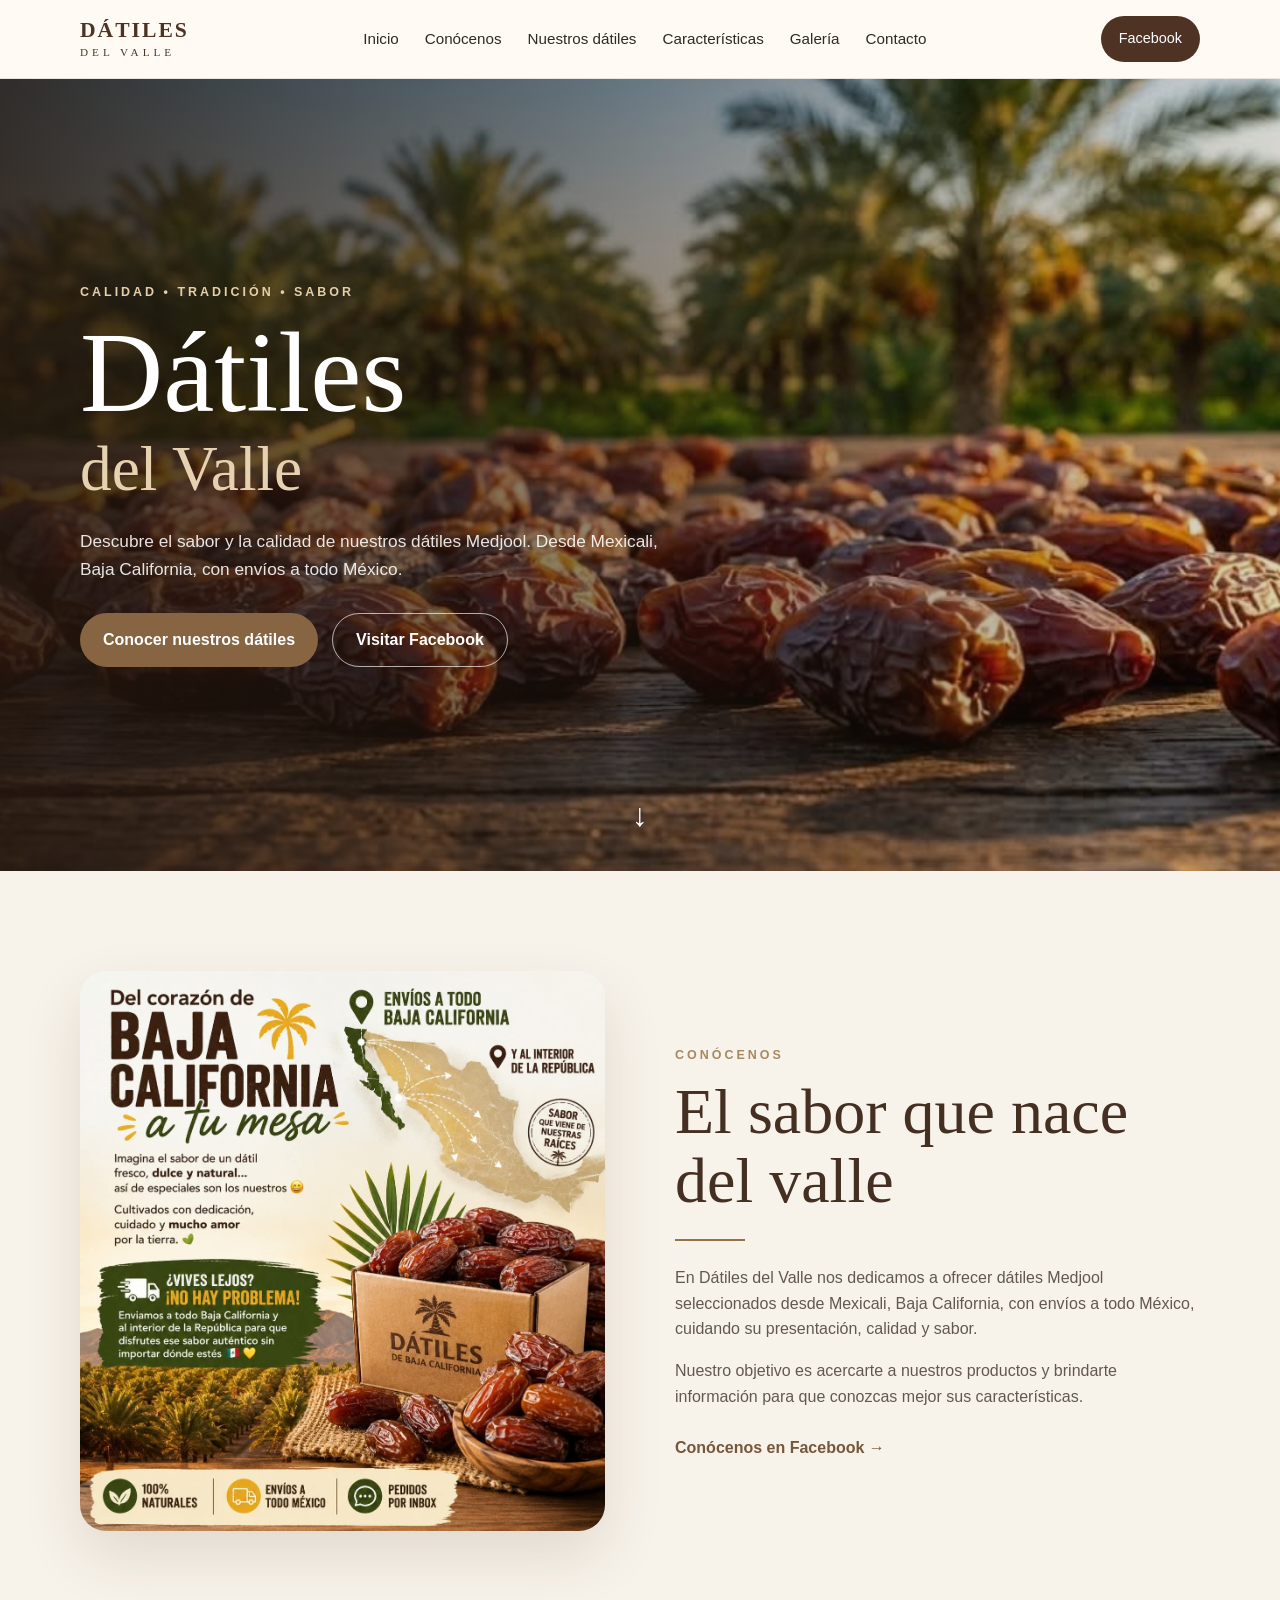
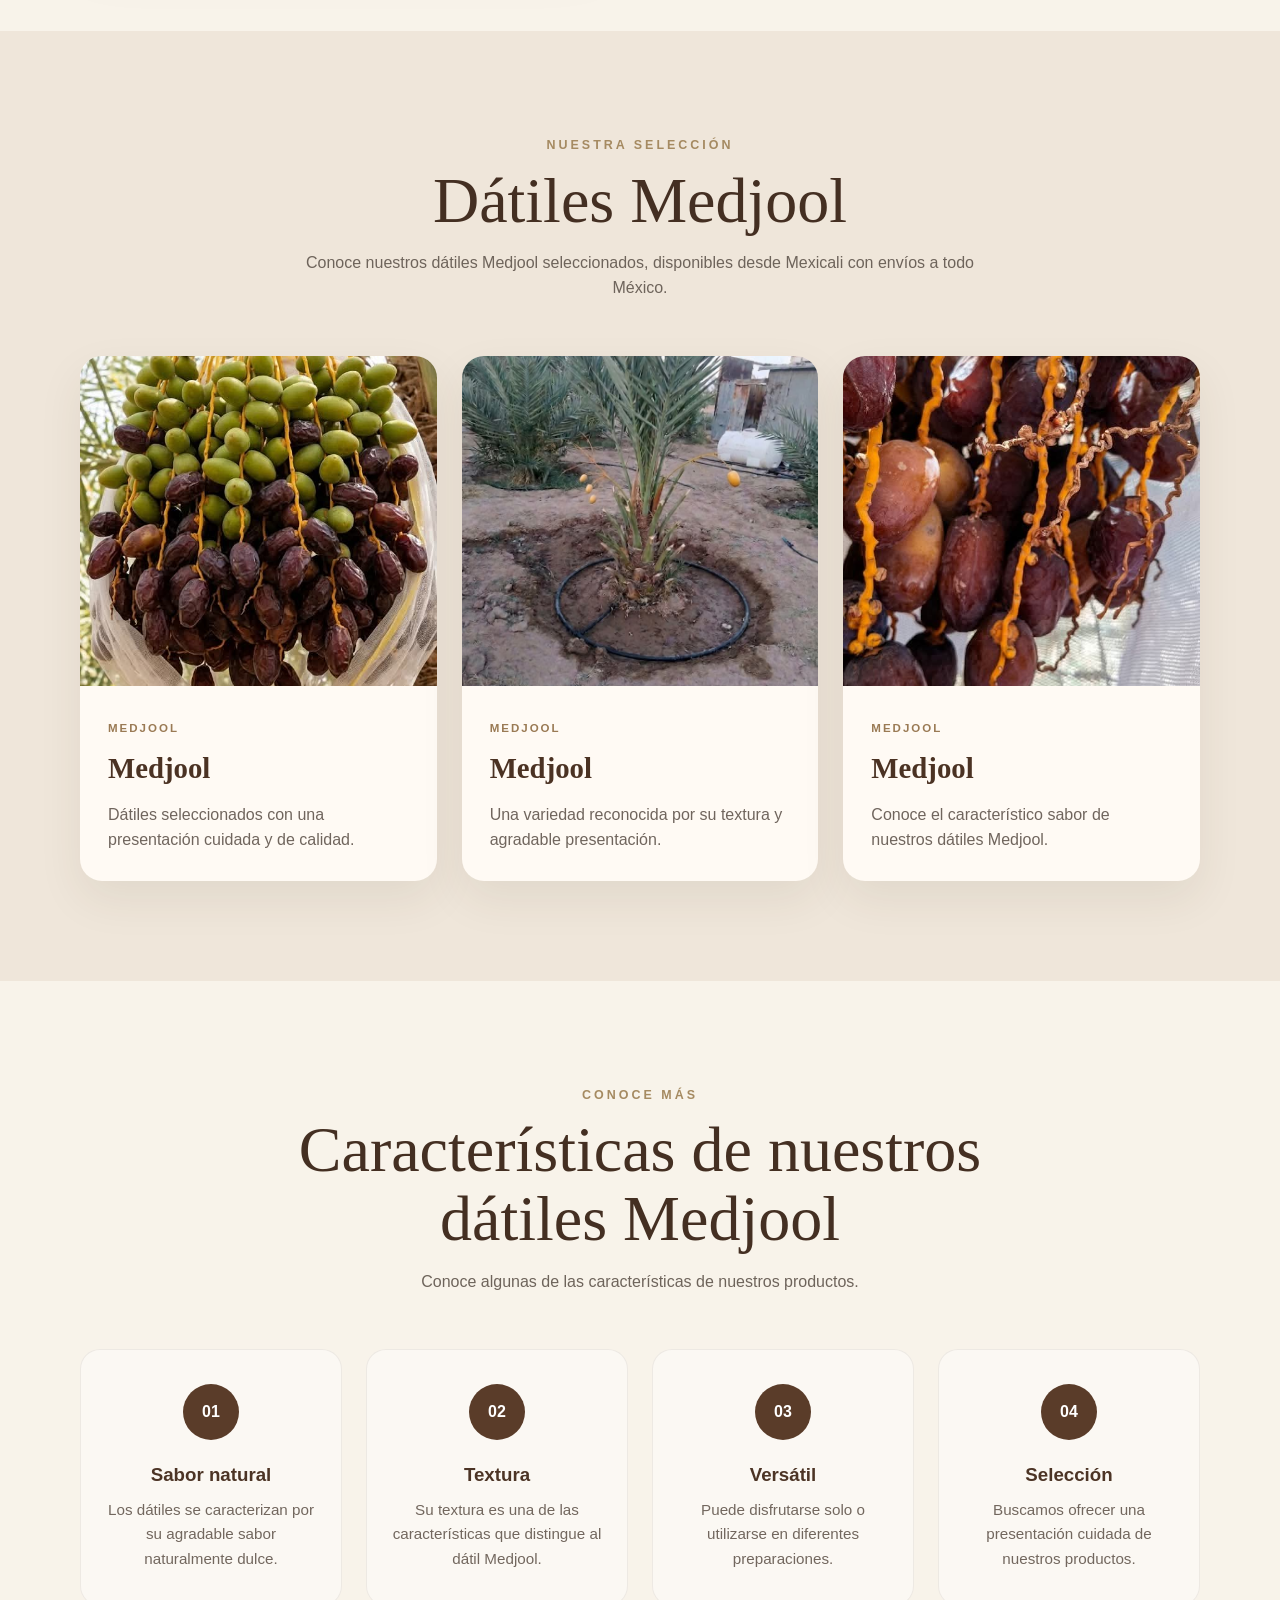
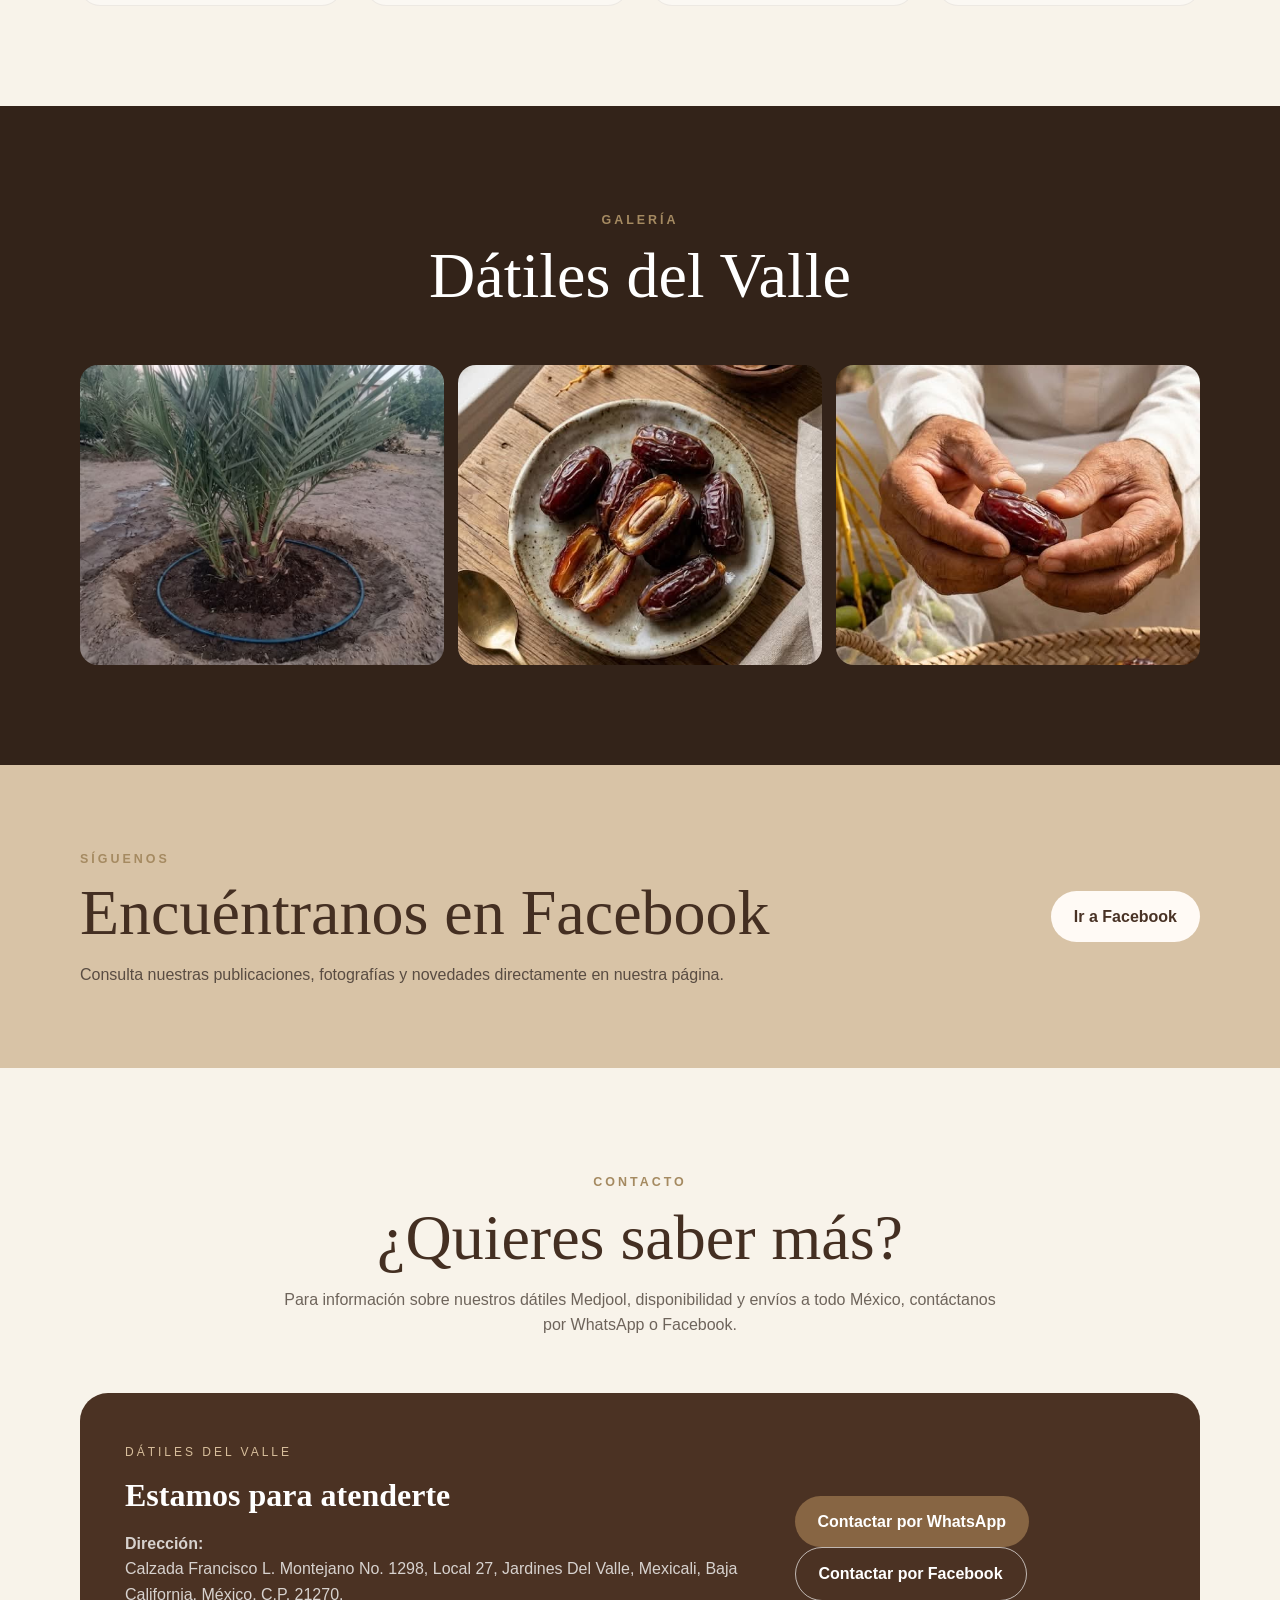
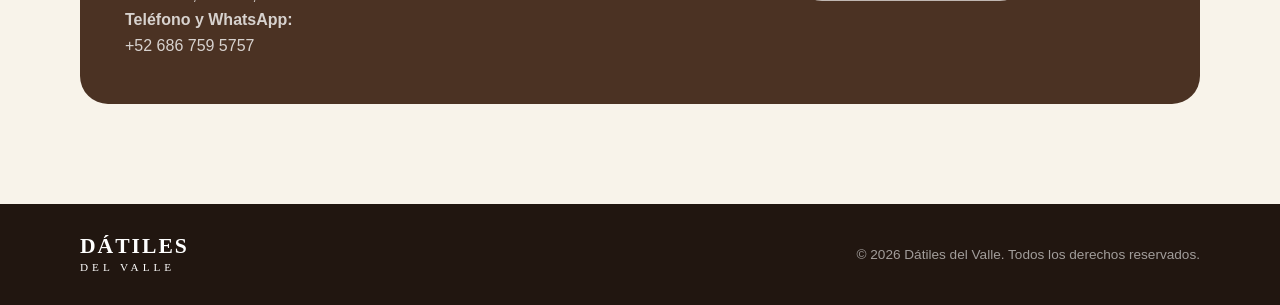
==== commit 524c4e06: "Modify SEO and contact details in index.html Updated the description meta tag and added WhatsApp con" ====
--- a/index.html
+++ b/index.html
@@ -11,7 +11,7 @@
     <title>Dátiles del Valle | Dátiles Medjool en México</title>
 
     <meta name="description"
-          content="Dátiles del Valle ofrece dátiles Medjool seleccionados con envíos a todo México. Conoce nuestros productos, características, galería y contáctanos por Facebook.">
+          content="Dátiles del Valle ofrece dátiles Medjool seleccionados desde Mexicali, Baja California, con envíos a todo México. Conoce nuestros productos y contáctanos por WhatsApp o Facebook.">
 
     <meta name="author"
           content="Dátiles del Valle">
@@ -28,7 +28,7 @@
           content="Dátiles del Valle | Dátiles Medjool en México">
 
     <meta property="og:description"
-          content="Conoce los dátiles Medjool de Dátiles del Valle. Productos seleccionados con envíos a todo México.">
+          content="Conoce los dátiles Medjool de Dátiles del Valle en Mexicali, Baja California, con envíos a todo México.">
 
     <meta property="og:type"
           content="website">
@@ -51,7 +51,7 @@
       "name": "Dátiles del Valle",
       "url": "https://datilesdelvalle.run.place/",
       "image": "https://datilesdelvalle.run.place/img/portada.jpg",
-      "description": "Dátiles del Valle ofrece dátiles Medjool seleccionados con envíos a todo México.",
+      "description": "Dátiles del Valle ofrece dátiles Medjool seleccionados desde Mexicali, Baja California, con envíos a todo México.",
       "telephone": "+52 686 759 5757",
       "address": {
         "@type": "PostalAddress",
@@ -133,8 +133,7 @@
 
                 <p class="hero-texto">
                     Descubre el sabor y la calidad de nuestros dátiles Medjool.
-                    Conoce nuestros productos, disponibles con envíos a todo México,
-                    y encuentra más información en nuestra página de Facebook.
+                    Desde Mexicali, Baja California, con envíos a todo México.
                 </p>
 
                 <div class="hero-botones">
@@ -176,7 +175,7 @@
 
                     <img
                         src="img/nosotros.jpg"
-                        alt="Dátiles Medjool de Dátiles del Valle"
+                        alt="Dátiles Medjool seleccionados de Dátiles del Valle"
                         loading="lazy"
                     >
 
@@ -196,8 +195,9 @@
 
                     <p>
                         En Dátiles del Valle nos dedicamos a ofrecer
-                        dátiles Medjool seleccionados desde Mexicali, Baja California, con envios a todo México cuidando su
-                        presentación, calidad y sabor.
+                        dátiles Medjool seleccionados desde Mexicali,
+                        Baja California, con envíos a todo México,
+                        cuidando su presentación, calidad y sabor.
                     </p>
 
                     <p>
@@ -234,11 +234,11 @@
                         NUESTRA SELECCIÓN
                     </span>
 
-                    <h2>Nuestros dátiles</h2>
+                    <h2>Dátiles Medjool</h2>
 
                     <p>
                         Conoce nuestros dátiles Medjool seleccionados,
-                        disponibles con envíos a todo México.
+                        disponibles desde Mexicali con envíos a todo México.
                     </p>
 
                 </div>
@@ -253,7 +253,7 @@
 
                             <img
                                 src="img/medjool1.jpg"
-                                alt="Dátiles Medjool de Dátiles del Valle"
+                                alt="Dátiles Medjool seleccionados"
                                 loading="lazy"
                             >
 
@@ -311,7 +311,7 @@
 
                             <img
                                 src="img/medjool3.jpg"
-                                alt="Dátiles Medjool de Dátiles del Valle"
+                                alt="Dátiles Medjool disponibles en México"
                                 loading="lazy"
                             >
 
@@ -352,7 +352,7 @@
                     </span>
 
                     <h2>
-                        Características de nuestros dátiles
+                        Características de nuestros dátiles Medjool
                     </h2>
 
                     <p>
@@ -479,7 +479,7 @@
 
                         <img
                             src="img/galeria2.jpg"
-                            alt="Dátiles Medjool de Dátiles del Valle"
+                            alt="Presentación de dátiles Medjool"
                             loading="lazy"
                         >
 
@@ -494,7 +494,7 @@
 
                         <img
                             src="img/galeria3.jpg"
-                            alt="Dátiles Medjool de Dátiles del Valle"
+                            alt="Dátiles Medjool seleccionados en Mexicali"
                             loading="lazy"
                         >
 
@@ -563,8 +563,8 @@
 
                     <p>
                         Para información sobre nuestros dátiles Medjool,
-                        disponibilidad, envíos o novedades, contáctanos
-                        a través de Facebook.
+                        disponibilidad y envíos a todo México,
+                        contáctanos por WhatsApp o Facebook.
                     </p>
 
                 </div>
@@ -583,22 +583,43 @@
                         </h3>
 
                         <p>
-                            Visita nuestra página oficial para
-                            conocer más información y comunicarte
-                            con nosotros.
+                            <strong>Dirección:</strong><br>
+                            Calzada Francisco L. Montejano No. 1298,
+                            Local 27, Jardines Del Valle,
+                            Mexicali, Baja California, México, C.P. 21270.
                         </p>
 
+                        <p>
+                            <strong>Teléfono y WhatsApp:</strong><br>
+                            <a href="tel:+526867595757">
+                                +52 686 759 5757
+                            </a>
+                        </p>
+
                     </div>
 
 
-                    <a
-                        href="https://www.facebook.com/share/1FQwCUBcZm/"
-                        target="_blank"
-                        rel="noopener noreferrer"
-                        class="boton boton-principal"
-                    >
-                        Contactar por Facebook
-                    </a>
+                    <div class="contacto-botones">
+
+                        <a
+                            href="https://wa.me/526867595757?text=Hola%2C%20me%20gustar%C3%ADa%20recibir%20informaci%C3%B3n%20sobre%20los%20d%C3%A1tiles%20Medjool%20de%20D%C3%A1tiles%20del%20Valle."
+                            target="_blank"
+                            rel="noopener noreferrer"
+                            class="boton boton-principal"
+                        >
+                            Contactar por WhatsApp
+                        </a>
+
+                        <a
+                            href="https://www.facebook.com/share/1FQwCUBcZm/"
+                            target="_blank"
+                            rel="noopener noreferrer"
+                            class="boton boton-secundario"
+                        >
+                            Contactar por Facebook
+                        </a>
+
+                    </div>
 
                 </div>
 
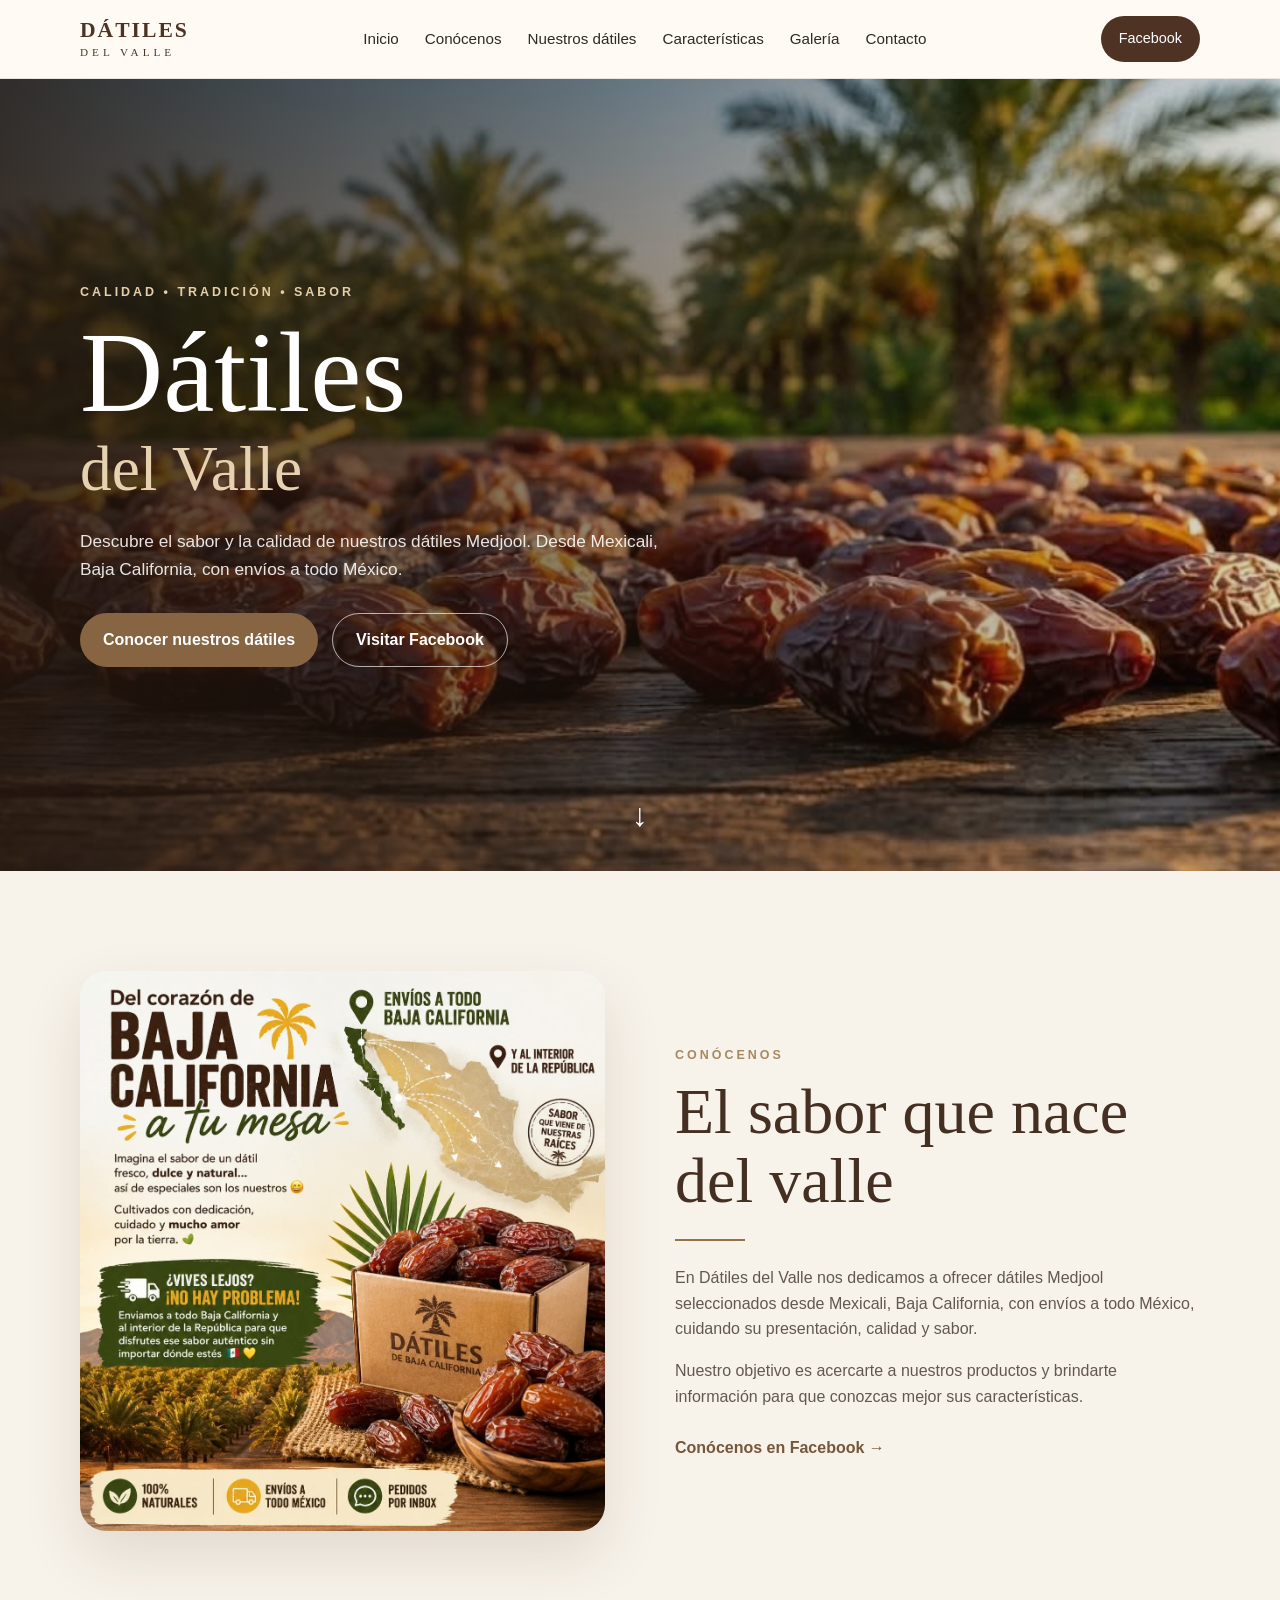
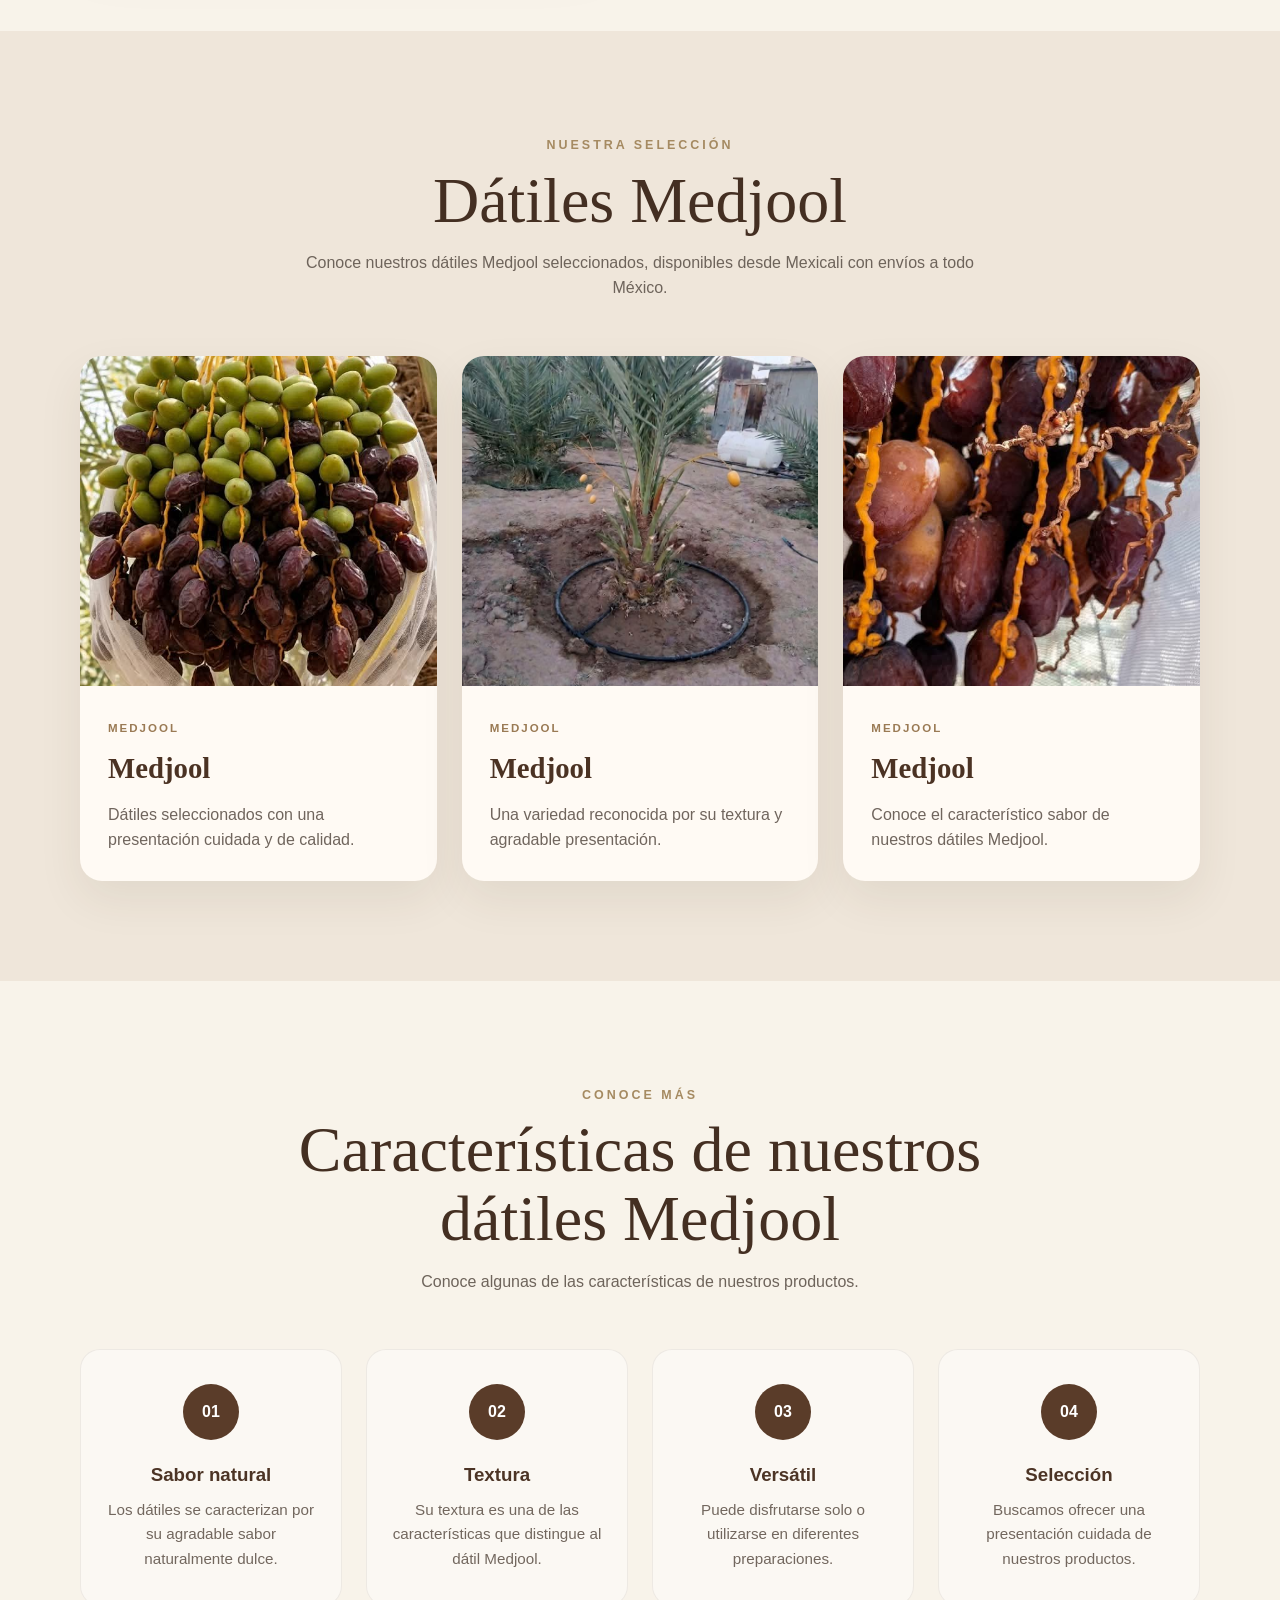
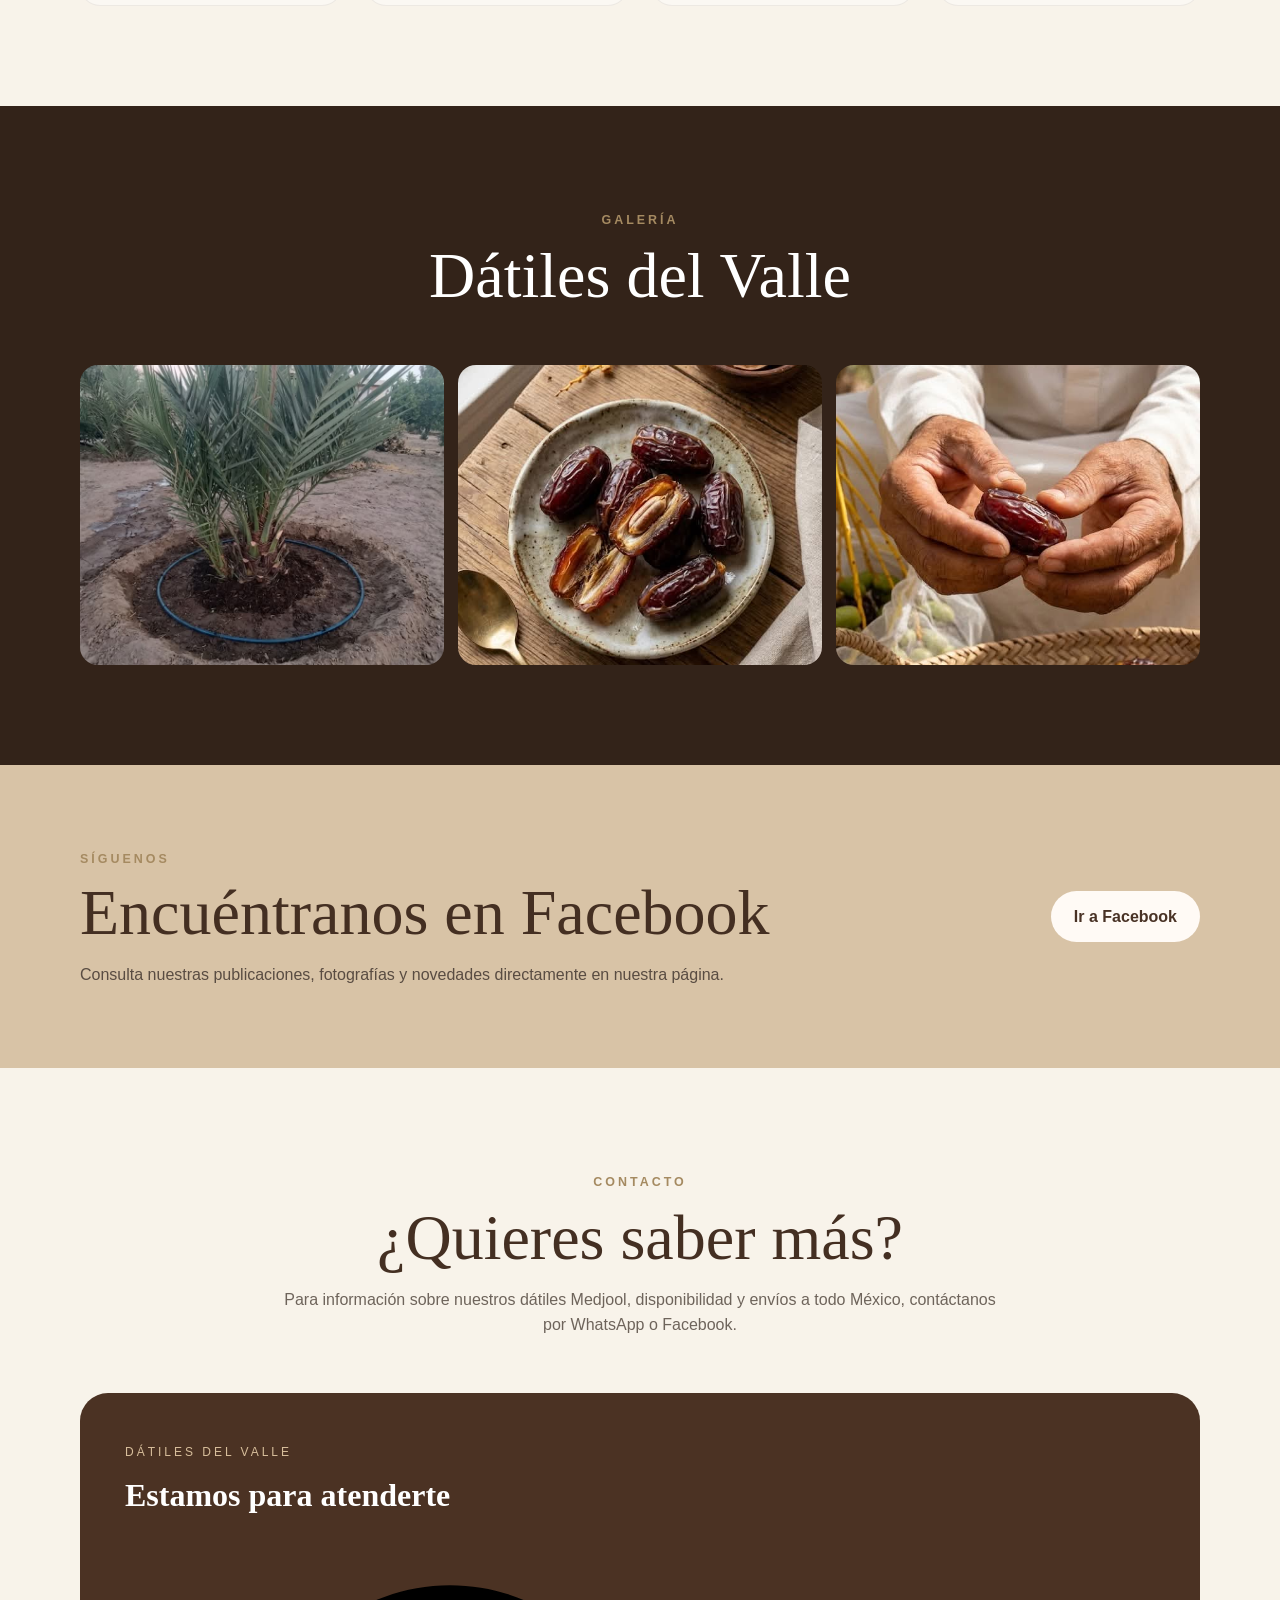
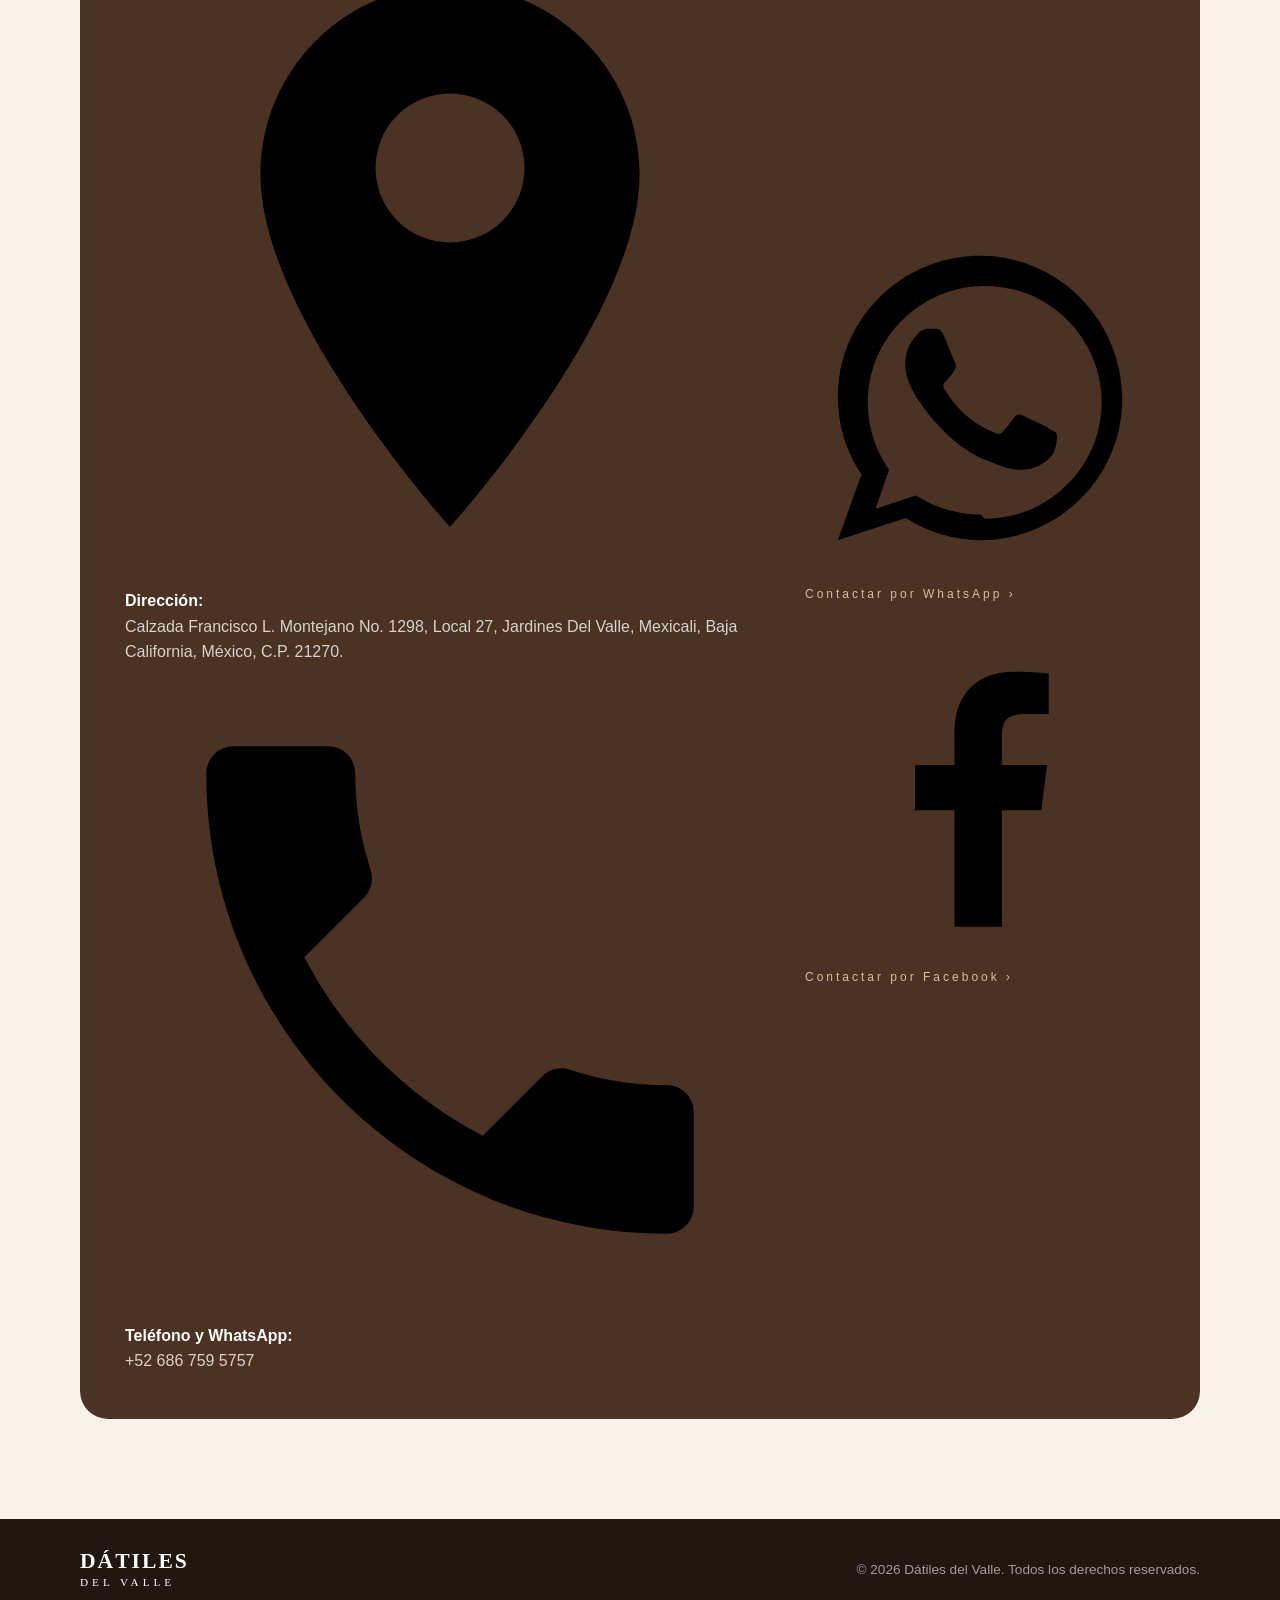
==== commit c593b524: "agregar iconos de WhatsApp y Facebook en contacto" ====
--- a/index.html
+++ b/index.html
@@ -572,9 +572,10 @@
 
                 <div class="contacto-caja">
 
-                    <div>
-
-                        <span>
+                    <!-- Datos -->
+                    <div class="contacto-datos">
+
+                        <span class="contacto-marca">
                             DÁTILES DEL VALLE
                         </span>
 
@@ -582,41 +583,118 @@
                             Estamos para atenderte
                         </h3>
 
-                        <p>
-                            <strong>Dirección:</strong><br>
-                            Calzada Francisco L. Montejano No. 1298,
-                            Local 27, Jardines Del Valle,
-                            Mexicali, Baja California, México, C.P. 21270.
-                        </p>
-
-                        <p>
-                            <strong>Teléfono y WhatsApp:</strong><br>
-                            <a href="tel:+526867595757">
-                                +52 686 759 5757
-                            </a>
-                        </p>
+
+                        <!-- Dirección -->
+                        <div class="contacto-item">
+
+                            <div class="contacto-icono"
+                                 aria-hidden="true">
+
+                                <svg viewBox="0 0 24 24">
+                                    <path d="M12 2C8.13 2 5 5.13 5 9c0 5.25 7 13 7 13s7-7.75 7-13c0-3.87-3.13-7-7-7zm0 9.5A2.5 2.5 0 1 1 12 6a2.5 2.5 0 0 1 0 5.5z"/>
+                                </svg>
+
+                            </div>
+
+                            <div>
+                                <strong>Dirección:</strong>
+
+                                <p>
+                                    Calzada Francisco L. Montejano No. 1298,
+                                    Local 27, Jardines Del Valle,
+                                    Mexicali, Baja California,
+                                    México, C.P. 21270.
+                                </p>
+                            </div>
+
+                        </div>
+
+
+                        <!-- Teléfono -->
+                        <div class="contacto-item">
+
+                            <div class="contacto-icono"
+                                 aria-hidden="true">
+
+                                <svg viewBox="0 0 24 24">
+                                    <path d="M6.62 10.79a15.46 15.46 0 0 0 6.59 6.59l2.2-2.2a1 1 0 0 1 1.02-.24 11.36 11.36 0 0 0 3.57.57 1 1 0 0 1 1 1V20a1 1 0 0 1-1 1C10.61 21 3 13.39 3 4a1 1 0 0 1 1-1h3.5a1 1 0 0 1 1 1 11.36 11.36 0 0 0 .57 3.57 1 1 0 0 1-.25 1.02l-2.2 2.2z"/>
+                                </svg>
+
+                            </div>
+
+                            <div>
+                                <strong>Teléfono y WhatsApp:</strong>
+
+                                <p>
+                                    <a href="tel:+526867595757">
+                                        +52 686 759 5757
+                                    </a>
+                                </p>
+                            </div>
+
+                        </div>
 
                     </div>
 
 
+                    <!-- Botones -->
                     <div class="contacto-botones">
 
+                        <!-- WhatsApp -->
                         <a
                             href="https://wa.me/526867595757?text=Hola%2C%20me%20gustar%C3%ADa%20recibir%20informaci%C3%B3n%20sobre%20los%20d%C3%A1tiles%20Medjool%20de%20D%C3%A1tiles%20del%20Valle."
                             target="_blank"
                             rel="noopener noreferrer"
-                            class="boton boton-principal"
+                            class="boton-contacto boton-whatsapp"
+                            aria-label="Contactar a Dátiles del Valle por WhatsApp"
                         >
-                            Contactar por WhatsApp
+
+                            <svg class="icono-red"
+                                 viewBox="0 0 32 32"
+                                 aria-hidden="true">
+
+                                <path d="M16.04 3C8.85 3 3 8.78 3 15.9c0 2.53.75 5 2.17 7.1L3 29l6.2-2.04A13.12 13.12 0 0 0 16.03 29C23.22 29 29 23.22 29 16.1 29 8.98 23.23 3 16.04 3zm0 23.65a10.8 10.8 0 0 1-5.5-1.5l-.4-.23-3.68 1.2 1.22-3.56-.26-.42a10.55 10.55 0 0 1-1.67-5.73c0-5.88 4.8-10.66 10.7-10.66 2.85 0 5.53 1.1 7.54 3.12a10.55 10.55 0 0 1 3.13 7.52c0 5.88-4.8 10.66-10.7 10.66l-.38-.4z"/>
+
+                                <path d="M22.2 18.7c-.34-.17-2-.98-2.3-1.1-.31-.11-.53-.17-.75.17-.22.34-.86 1.1-1.05 1.32-.2.23-.39.26-.73.09-.34-.17-1.44-.53-2.74-1.68a10.2 10.2 0 0 1-1.9-2.35c-.2-.34-.02-.52.15-.69.15-.15.34-.39.51-.58.17-.2.23-.34.34-.57.11-.23.06-.43-.03-.6-.08-.17-.75-1.8-1.03-2.47-.27-.65-.55-.56-.75-.57h-.64c-.23 0-.6.08-.91.42-.31.34-1.2 1.17-1.2 2.85 0 1.68 1.23 3.3 1.4 3.53.17.23 2.41 3.68 5.84 5.16.82.35 1.45.56 1.95.72.82.26 1.56.22 2.15.14.66-.1 2-.82 2.28-1.62.28-.8.28-1.5.2-1.63-.08-.14-.3-.22-.64-.4l-.06-.05z"/>
+
+                            </svg>
+
+                            <span>
+                                Contactar por WhatsApp
+                            </span>
+
+                            <span class="flecha-contacto">
+                                ›
+                            </span>
+
                         </a>
 
+
+                        <!-- Facebook -->
                         <a
                             href="https://www.facebook.com/share/1FQwCUBcZm/"
                             target="_blank"
                             rel="noopener noreferrer"
-                            class="boton boton-secundario"
+                            class="boton-contacto boton-facebook-contacto"
+                            aria-label="Contactar a Dátiles del Valle por Facebook"
                         >
-                            Contactar por Facebook
+
+                            <svg class="icono-red"
+                                 viewBox="0 0 24 24"
+                                 aria-hidden="true">
+
+                                <path d="M13.5 22v-8h2.7l.4-3.1h-3.1V8.92c0-.9.25-1.51 1.55-1.51h1.66V4.63c-.29-.04-1.27-.13-2.42-.13-2.4 0-4.04 1.46-4.04 4.15v2.25H7.54V14h2.71v8h3.25z"/>
+
+                            </svg>
+
+                            <span>
+                                Contactar por Facebook
+                            </span>
+
+                            <span class="flecha-contacto">
+                                ›
+                            </span>
+
                         </a>
 
                     </div>
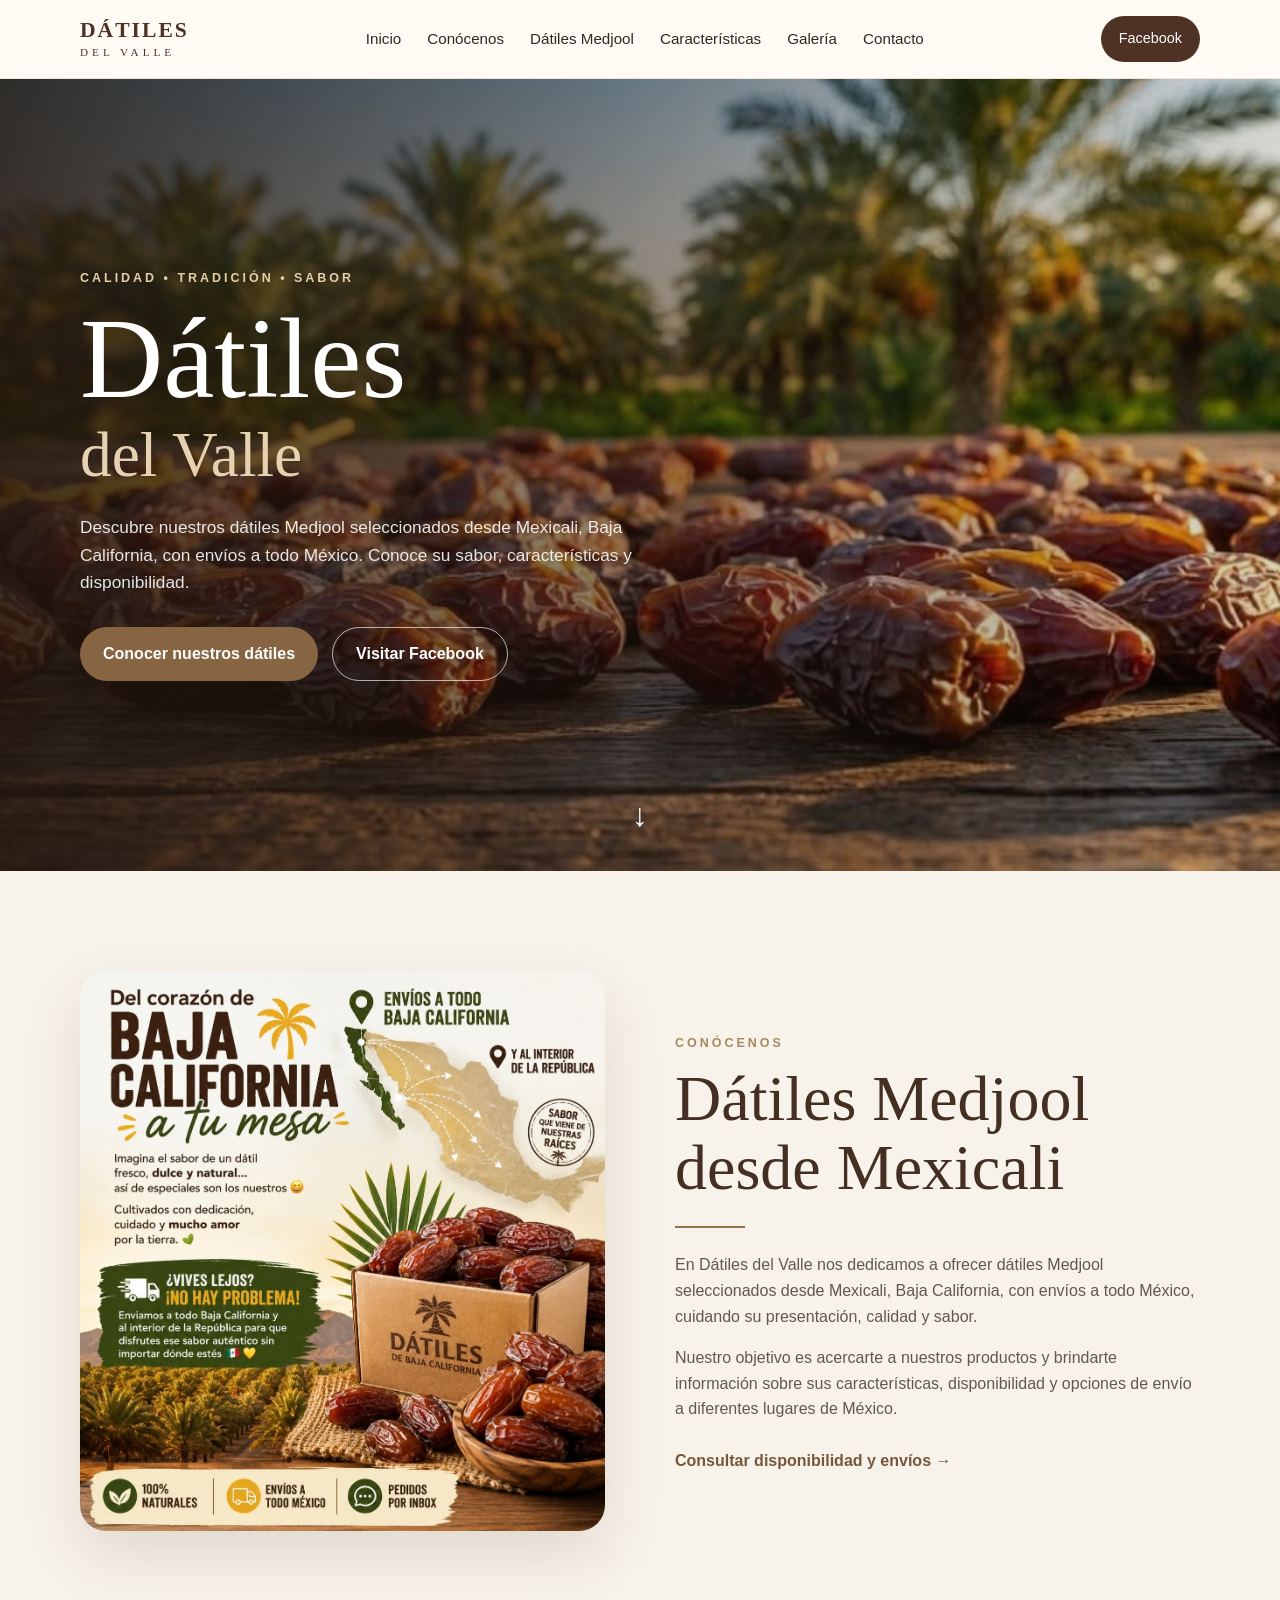
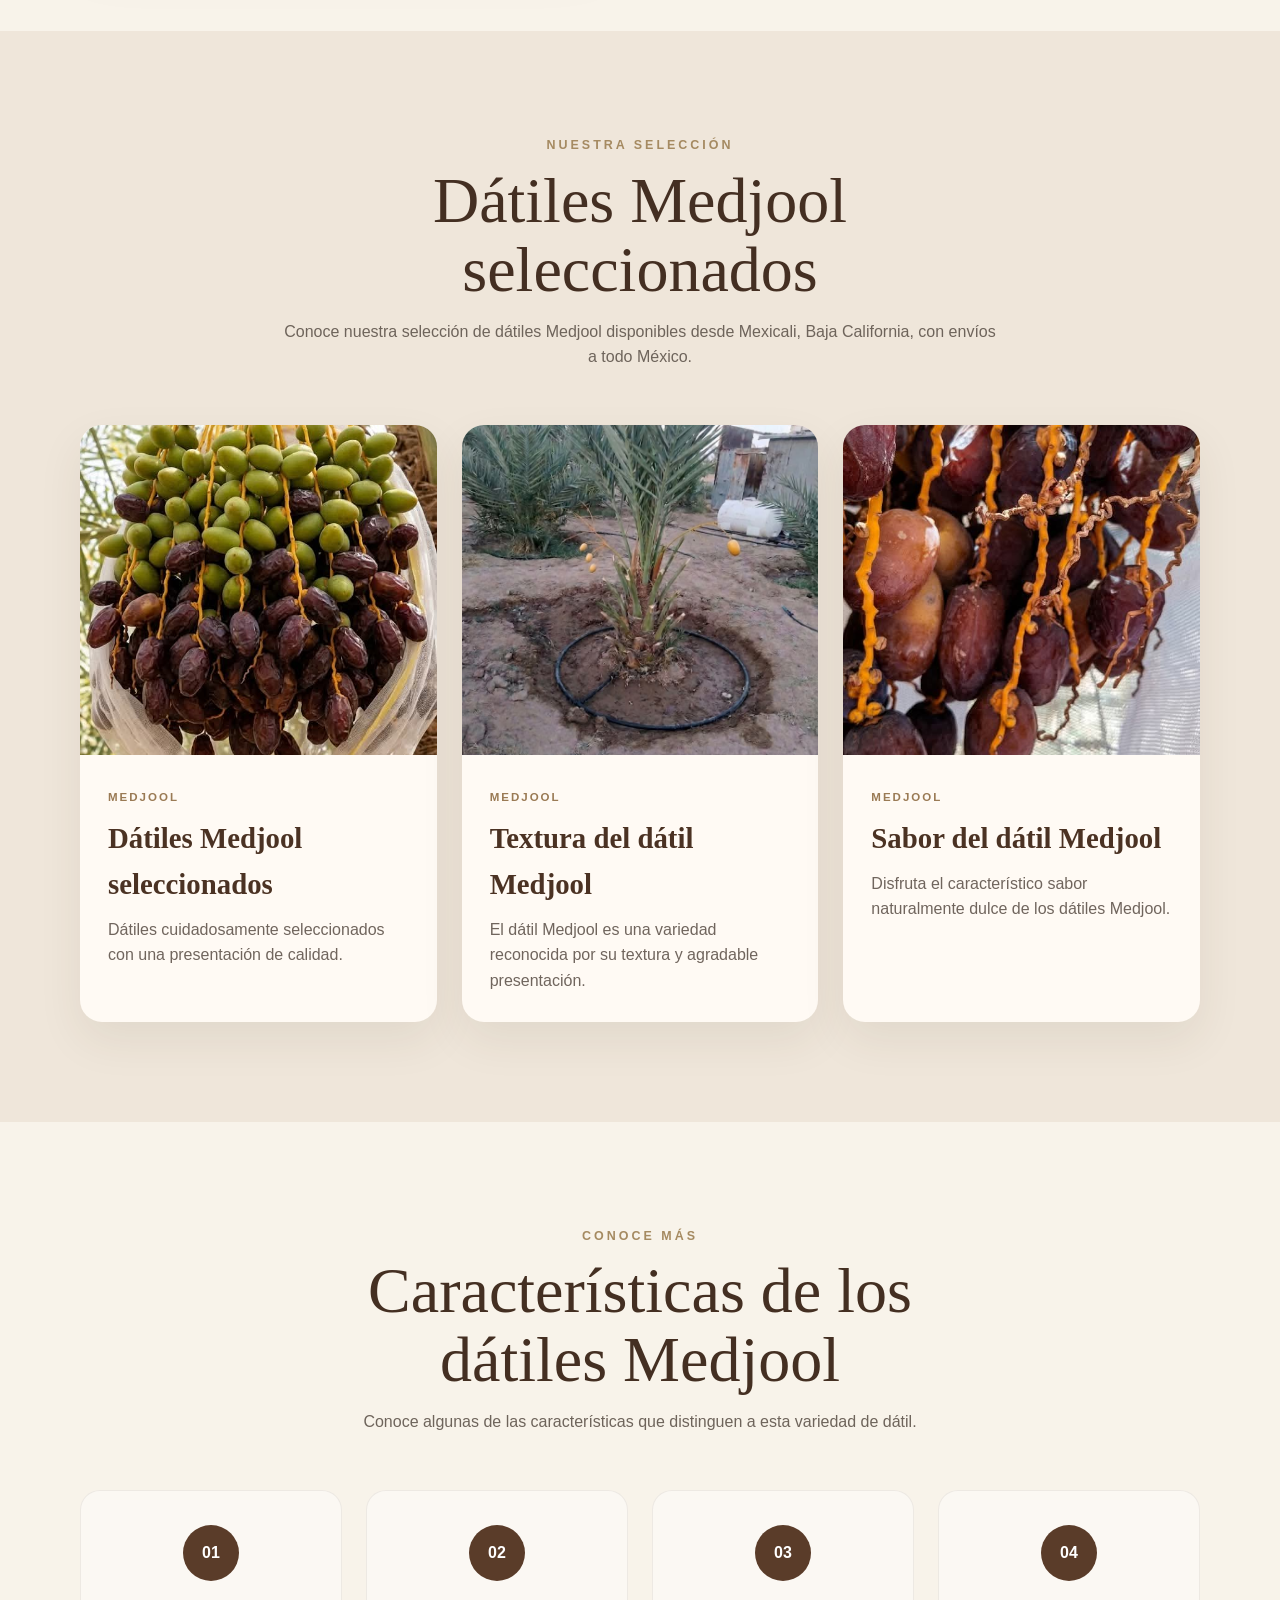
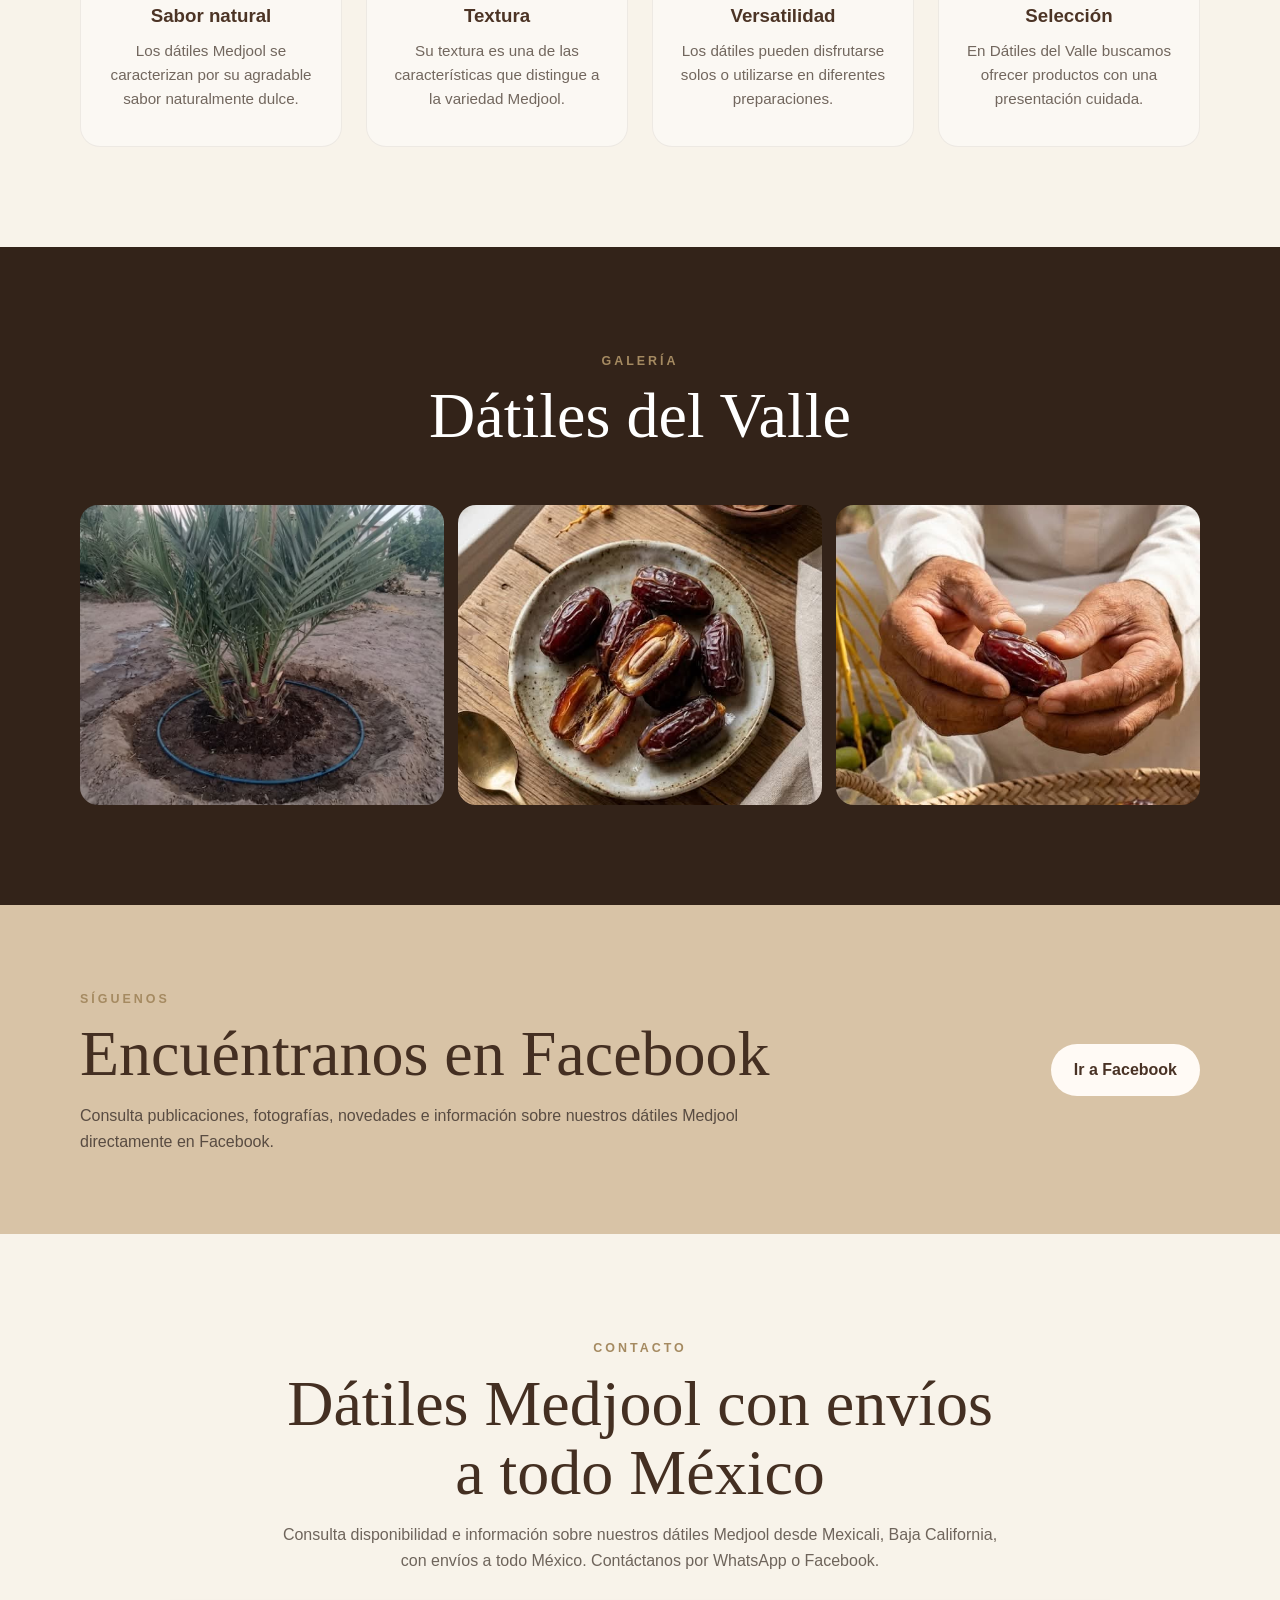
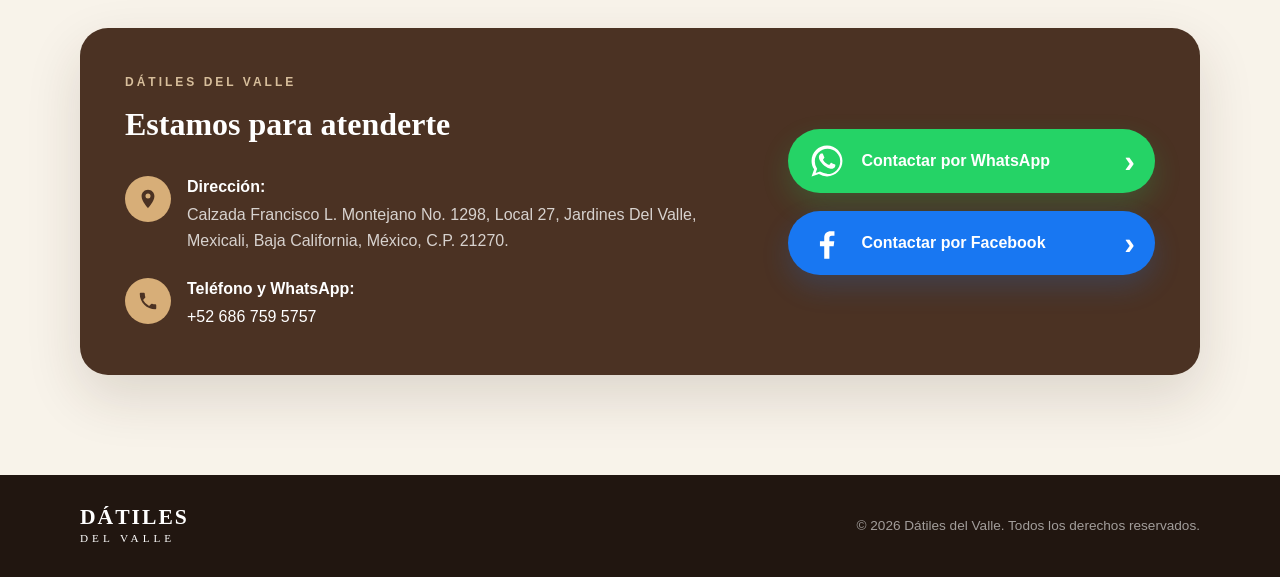
==== commit 6617454a: "mejorar posicionamiento interno y SEO local" ====
--- a/index.html
+++ b/index.html
@@ -1,5 +1,5 @@
 <!DOCTYPE html>
-<html lang="es">
+<html lang="es-MX">
 
 <head>
     <meta charset="UTF-8">
@@ -7,28 +7,36 @@
     <meta name="viewport"
           content="width=device-width, initial-scale=1.0">
 
-    <!-- SEO -->
+    <!-- SEO PRINCIPAL -->
     <title>Dátiles del Valle | Dátiles Medjool en México</title>
 
     <meta name="description"
-          content="Dátiles del Valle ofrece dátiles Medjool seleccionados desde Mexicali, Baja California, con envíos a todo México. Conoce nuestros productos y contáctanos por WhatsApp o Facebook.">
+          content="Dátiles del Valle ofrece dátiles Medjool seleccionados desde Mexicali, Baja California, con envíos a todo México. Consulta disponibilidad por WhatsApp o Facebook.">
 
     <meta name="author"
           content="Dátiles del Valle">
 
     <meta name="robots"
-          content="index, follow">
-
-    <!-- Dirección principal de la página -->
+          content="index, follow, max-image-preview:large">
+
+    <!-- URL CANÓNICA -->
     <link rel="canonical"
           href="https://datilesdelvalle.run.place/">
 
-    <!-- Vista previa al compartir -->
+    <!-- PRECARGA DE IMAGEN PRINCIPAL -->
+    <link rel="preload"
+          as="image"
+          href="img/portada.jpg">
+
+    <!-- OPEN GRAPH -->
+    <meta property="og:site_name"
+          content="Dátiles del Valle">
+
     <meta property="og:title"
           content="Dátiles del Valle | Dátiles Medjool en México">
 
     <meta property="og:description"
-          content="Conoce los dátiles Medjool de Dátiles del Valle en Mexicali, Baja California, con envíos a todo México.">
+          content="Dátiles Medjool seleccionados desde Mexicali, Baja California, con envíos a todo México.">
 
     <meta property="og:type"
           content="website">
@@ -39,49 +47,95 @@
     <meta property="og:image"
           content="https://datilesdelvalle.run.place/img/portada.jpg">
 
+    <meta property="og:image:alt"
+          content="Dátiles Medjool de Dátiles del Valle">
+
     <meta property="og:locale"
           content="es_MX">
 
-    <!-- Datos estructurados Schema.org -->
+    <!-- VISTA PREVIA EN REDES -->
+    <meta name="twitter:card"
+          content="summary_large_image">
+
+    <meta name="twitter:title"
+          content="Dátiles del Valle | Dátiles Medjool en México">
+
+    <meta name="twitter:description"
+          content="Dátiles Medjool seleccionados desde Mexicali, Baja California, con envíos a todo México.">
+
+    <meta name="twitter:image"
+          content="https://datilesdelvalle.run.place/img/portada.jpg">
+
+    <!-- DATOS ESTRUCTURADOS -->
     <script type="application/ld+json">
     {
       "@context": "https://schema.org",
-      "@type": "LocalBusiness",
-      "@id": "https://datilesdelvalle.run.place/#business",
-      "name": "Dátiles del Valle",
-      "url": "https://datilesdelvalle.run.place/",
-      "image": "https://datilesdelvalle.run.place/img/portada.jpg",
-      "description": "Dátiles del Valle ofrece dátiles Medjool seleccionados desde Mexicali, Baja California, con envíos a todo México.",
-      "telephone": "+52 686 759 5757",
-      "address": {
-        "@type": "PostalAddress",
-        "streetAddress": "Calzada Francisco L. Montejano No. 1298, Local 27, Jardines del Valle",
-        "addressLocality": "Mexicali",
-        "addressRegion": "Baja California",
-        "postalCode": "21270",
-        "addressCountry": "MX"
-      },
-      "sameAs": [
-        "https://www.facebook.com/share/1FQwCUBcZm/"
+      "@graph": [
+        {
+          "@type": "WebSite",
+          "@id": "https://datilesdelvalle.run.place/#website",
+          "url": "https://datilesdelvalle.run.place/",
+          "name": "Dátiles del Valle",
+          "inLanguage": "es-MX",
+          "publisher": {
+            "@id": "https://datilesdelvalle.run.place/#business"
+          }
+        },
+        {
+          "@type": "LocalBusiness",
+          "@id": "https://datilesdelvalle.run.place/#business",
+          "name": "Dátiles del Valle",
+          "url": "https://datilesdelvalle.run.place/",
+          "image": "https://datilesdelvalle.run.place/img/portada.jpg",
+          "description": "Dátiles del Valle ofrece dátiles Medjool seleccionados desde Mexicali, Baja California, con envíos a todo México.",
+          "telephone": "+52 686 759 5757",
+          "address": {
+            "@type": "PostalAddress",
+            "streetAddress": "Calzada Francisco L. Montejano No. 1298, Local 27, Jardines del Valle",
+            "addressLocality": "Mexicali",
+            "addressRegion": "Baja California",
+            "postalCode": "21270",
+            "addressCountry": "MX"
+          },
+          "areaServed": {
+            "@type": "Country",
+            "name": "México"
+          },
+          "contactPoint": {
+            "@type": "ContactPoint",
+            "telephone": "+52 686 759 5757",
+            "contactType": "customer service",
+            "availableLanguage": "es"
+          },
+          "sameAs": [
+            "https://www.facebook.com/share/1FQwCUBcZm/"
+          ]
+        }
       ]
     }
     </script>
 
-    <!-- Estilos -->
-    <link rel="stylesheet" href="css/estilos.css">
+    <!-- ESTILOS -->
+    <link rel="stylesheet"
+          href="css/estilos.css">
+
 </head>
 
 
 <body>
 
-    <!-- Encabezado -->
+    <!-- ENCABEZADO -->
     <header class="encabezado">
 
         <div class="contenedor navegacion">
 
-            <a href="#inicio" class="logo">
+            <a href="#inicio"
+               class="logo"
+               aria-label="Dátiles del Valle - Inicio">
+
                 <span>DÁTILES</span>
                 <small>DEL VALLE</small>
+
             </a>
 
             <button class="menu-boton"
@@ -90,13 +144,30 @@
                 ☰
             </button>
 
-            <nav class="menu" id="menu">
+            <nav class="menu"
+                 id="menu"
+                 aria-label="Navegación principal">
+
                 <a href="#inicio">Inicio</a>
+
                 <a href="#nosotros">Conócenos</a>
-                <a href="#productos">Nuestros dátiles</a>
-                <a href="#beneficios">Características</a>
-                <a href="#galeria">Galería</a>
-                <a href="#contacto">Contacto</a>
+
+                <a href="#productos">
+                    Dátiles Medjool
+                </a>
+
+                <a href="#beneficios">
+                    Características
+                </a>
+
+                <a href="#galeria">
+                    Galería
+                </a>
+
+                <a href="#contacto">
+                    Contacto
+                </a>
+
             </nav>
 
             <a
@@ -104,6 +175,7 @@
                 target="_blank"
                 rel="noopener noreferrer"
                 class="boton-facebook"
+                aria-label="Visitar Facebook de Dátiles del Valle"
             >
                 Facebook
             </a>
@@ -115,8 +187,9 @@
 
     <main>
 
-        <!-- Portada -->
-        <section class="hero" id="inicio">
+        <!-- PORTADA -->
+        <section class="hero"
+                 id="inicio">
 
             <div class="hero-fondo"></div>
 
@@ -132,8 +205,9 @@
                 </h1>
 
                 <p class="hero-texto">
-                    Descubre el sabor y la calidad de nuestros dátiles Medjool.
-                    Desde Mexicali, Baja California, con envíos a todo México.
+                    Descubre nuestros dátiles Medjool seleccionados
+                    desde Mexicali, Baja California, con envíos a todo México.
+                    Conoce su sabor, características y disponibilidad.
                 </p>
 
                 <div class="hero-botones">
@@ -158,14 +232,14 @@
 
             <a href="#nosotros"
                class="bajar"
-               aria-label="Continuar">
+               aria-label="Conocer más sobre Dátiles del Valle">
                 ↓
             </a>
 
         </section>
 
 
-        <!-- Nosotros -->
+        <!-- NOSOTROS -->
         <section class="seccion seccion-animada"
                  id="nosotros">
 
@@ -175,7 +249,7 @@
 
                     <img
                         src="img/nosotros.jpg"
-                        alt="Dátiles Medjool seleccionados de Dátiles del Valle"
+                        alt="Dátiles Medjool seleccionados de Dátiles del Valle en Mexicali"
                         loading="lazy"
                     >
 
@@ -188,7 +262,7 @@
                     </span>
 
                     <h2>
-                        El sabor que nace del valle
+                        Dátiles Medjool desde Mexicali
                     </h2>
 
                     <div class="linea"></div>
@@ -202,17 +276,14 @@
 
                     <p>
                         Nuestro objetivo es acercarte a nuestros productos
-                        y brindarte información para que conozcas
-                        mejor sus características.
+                        y brindarte información sobre sus características,
+                        disponibilidad y opciones de envío a diferentes
+                        lugares de México.
                     </p>
 
-                    <a
-                        href="https://www.facebook.com/share/1FQwCUBcZm/"
-                        target="_blank"
-                        rel="noopener noreferrer"
-                        class="enlace"
-                    >
-                        Conócenos en Facebook →
+                    <a href="#contacto"
+                       class="enlace">
+                        Consultar disponibilidad y envíos →
                     </a>
 
                 </div>
@@ -222,7 +293,7 @@
         </section>
 
 
-        <!-- Productos -->
+        <!-- PRODUCTOS -->
         <section class="seccion productos seccion-animada"
                  id="productos">
 
@@ -234,11 +305,14 @@
                         NUESTRA SELECCIÓN
                     </span>
 
-                    <h2>Dátiles Medjool</h2>
+                    <h2>
+                        Dátiles Medjool seleccionados
+                    </h2>
 
                     <p>
-                        Conoce nuestros dátiles Medjool seleccionados,
-                        disponibles desde Mexicali con envíos a todo México.
+                        Conoce nuestra selección de dátiles Medjool
+                        disponibles desde Mexicali, Baja California,
+                        con envíos a todo México.
                     </p>
 
                 </div>
@@ -246,14 +320,14 @@
 
                 <div class="tarjetas">
 
-                    <!-- Medjool 1 -->
+                    <!-- MEDJOOL 1 -->
                     <article class="tarjeta">
 
                         <div class="tarjeta-imagen">
 
                             <img
                                 src="img/medjool1.jpg"
-                                alt="Dátiles Medjool seleccionados"
+                                alt="Dátiles Medjool seleccionados de Dátiles del Valle"
                                 loading="lazy"
                             >
 
@@ -263,11 +337,13 @@
 
                             <span>MEDJOOL</span>
 
-                            <h3>Medjool</h3>
+                            <h3>
+                                Dátiles Medjool seleccionados
+                            </h3>
 
                             <p>
-                                Dátiles seleccionados con una
-                                presentación cuidada y de calidad.
+                                Dátiles cuidadosamente seleccionados
+                                con una presentación de calidad.
                             </p>
 
                         </div>
@@ -275,14 +351,14 @@
                     </article>
 
 
-                    <!-- Medjool 2 -->
+                    <!-- MEDJOOL 2 -->
                     <article class="tarjeta">
 
                         <div class="tarjeta-imagen">
 
                             <img
                                 src="img/medjool2.jpg"
-                                alt="Dátiles Medjool de Dátiles del Valle"
+                                alt="Presentación de dátiles Medjool de Dátiles del Valle"
                                 loading="lazy"
                             >
 
@@ -292,11 +368,14 @@
 
                             <span>MEDJOOL</span>
 
-                            <h3>Medjool</h3>
+                            <h3>
+                                Textura del dátil Medjool
+                            </h3>
 
                             <p>
-                                Una variedad reconocida por su
-                                textura y agradable presentación.
+                                El dátil Medjool es una variedad
+                                reconocida por su textura y agradable
+                                presentación.
                             </p>
 
                         </div>
@@ -304,14 +383,14 @@
                     </article>
 
 
-                    <!-- Medjool 3 -->
+                    <!-- MEDJOOL 3 -->
                     <article class="tarjeta">
 
                         <div class="tarjeta-imagen">
 
                             <img
                                 src="img/medjool3.jpg"
-                                alt="Dátiles Medjool disponibles en México"
+                                alt="Dátiles Medjool disponibles con envíos a México"
                                 loading="lazy"
                             >
 
@@ -321,11 +400,13 @@
 
                             <span>MEDJOOL</span>
 
-                            <h3>Medjool</h3>
+                            <h3>
+                                Sabor del dátil Medjool
+                            </h3>
 
                             <p>
-                                Conoce el característico sabor
-                                de nuestros dátiles Medjool.
+                                Disfruta el característico sabor
+                                naturalmente dulce de los dátiles Medjool.
                             </p>
 
                         </div>
@@ -339,7 +420,7 @@
         </section>
 
 
-        <!-- Características -->
+        <!-- CARACTERÍSTICAS -->
         <section class="seccion beneficios seccion-animada"
                  id="beneficios">
 
@@ -352,12 +433,12 @@
                     </span>
 
                     <h2>
-                        Características de nuestros dátiles Medjool
+                        Características de los dátiles Medjool
                     </h2>
 
                     <p>
                         Conoce algunas de las características
-                        de nuestros productos.
+                        que distinguen a esta variedad de dátil.
                     </p>
 
                 </div>
@@ -371,11 +452,13 @@
                             01
                         </div>
 
-                        <h3>Sabor natural</h3>
+                        <h3>
+                            Sabor natural
+                        </h3>
 
                         <p>
-                            Los dátiles se caracterizan por
-                            su agradable sabor naturalmente dulce.
+                            Los dátiles Medjool se caracterizan
+                            por su agradable sabor naturalmente dulce.
                         </p>
 
                     </div>
@@ -387,11 +470,13 @@
                             02
                         </div>
 
-                        <h3>Textura</h3>
+                        <h3>
+                            Textura
+                        </h3>
 
                         <p>
                             Su textura es una de las características
-                            que distingue al dátil Medjool.
+                            que distingue a la variedad Medjool.
                         </p>
 
                     </div>
@@ -403,11 +488,13 @@
                             03
                         </div>
 
-                        <h3>Versátil</h3>
+                        <h3>
+                            Versatilidad
+                        </h3>
 
                         <p>
-                            Puede disfrutarse solo o utilizarse
-                            en diferentes preparaciones.
+                            Los dátiles pueden disfrutarse solos
+                            o utilizarse en diferentes preparaciones.
                         </p>
 
                     </div>
@@ -419,11 +506,13 @@
                             04
                         </div>
 
-                        <h3>Selección</h3>
+                        <h3>
+                            Selección
+                        </h3>
 
                         <p>
-                            Buscamos ofrecer una presentación
-                            cuidada de nuestros productos.
+                            En Dátiles del Valle buscamos ofrecer
+                            productos con una presentación cuidada.
                         </p>
 
                     </div>
@@ -435,7 +524,7 @@
         </section>
 
 
-        <!-- Galería -->
+        <!-- GALERÍA -->
         <section class="seccion galeria seccion-animada"
                  id="galeria">
 
@@ -459,7 +548,7 @@
                     <button
                         class="foto-galeria"
                         data-imagen="img/galeria1.jpg"
-                        aria-label="Ver imagen de Dátiles del Valle"
+                        aria-label="Ver fotografía de dátiles Medjool de Dátiles del Valle"
                     >
 
                         <img
@@ -474,12 +563,12 @@
                     <button
                         class="foto-galeria"
                         data-imagen="img/galeria2.jpg"
-                        aria-label="Ver imagen de Dátiles del Valle"
+                        aria-label="Ver presentación de dátiles Medjool"
                     >
 
                         <img
                             src="img/galeria2.jpg"
-                            alt="Presentación de dátiles Medjool"
+                            alt="Presentación de dátiles Medjool seleccionados"
                             loading="lazy"
                         >
 
@@ -489,12 +578,12 @@
                     <button
                         class="foto-galeria"
                         data-imagen="img/galeria3.jpg"
-                        aria-label="Ver imagen de Dátiles del Valle"
+                        aria-label="Ver dátiles Medjool seleccionados en Mexicali"
                     >
 
                         <img
                             src="img/galeria3.jpg"
-                            alt="Dátiles Medjool seleccionados en Mexicali"
+                            alt="Dátiles Medjool seleccionados en Mexicali, Baja California"
                             loading="lazy"
                         >
 
@@ -507,7 +596,7 @@
         </section>
 
 
-        <!-- Facebook -->
+        <!-- FACEBOOK -->
         <section class="facebook seccion-animada">
 
             <div class="contenedor facebook-contenido">
@@ -523,9 +612,9 @@
                     </h2>
 
                     <p>
-                        Consulta nuestras publicaciones,
-                        fotografías y novedades directamente
-                        en nuestra página.
+                        Consulta publicaciones, fotografías,
+                        novedades e información sobre nuestros
+                        dátiles Medjool directamente en Facebook.
                     </p>
 
                 </div>
@@ -536,6 +625,7 @@
                     target="_blank"
                     rel="noopener noreferrer"
                     class="boton boton-claro"
+                    aria-label="Visitar Facebook de Dátiles del Valle"
                 >
                     Ir a Facebook
                 </a>
@@ -545,7 +635,7 @@
         </section>
 
 
-        <!-- Contacto -->
+        <!-- CONTACTO -->
         <section class="seccion contacto seccion-animada"
                  id="contacto">
 
@@ -558,13 +648,14 @@
                     </span>
 
                     <h2>
-                        ¿Quieres saber más?
+                        Dátiles Medjool con envíos a todo México
                     </h2>
 
                     <p>
-                        Para información sobre nuestros dátiles Medjool,
-                        disponibilidad y envíos a todo México,
-                        contáctanos por WhatsApp o Facebook.
+                        Consulta disponibilidad e información
+                        sobre nuestros dátiles Medjool desde Mexicali,
+                        Baja California, con envíos a todo México.
+                        Contáctanos por WhatsApp o Facebook.
                     </p>
 
                 </div>
@@ -572,7 +663,7 @@
 
                 <div class="contacto-caja">
 
-                    <!-- Datos -->
+                    <!-- DATOS -->
                     <div class="contacto-datos">
 
                         <span class="contacto-marca">
@@ -584,7 +675,7 @@
                         </h3>
 
 
-                        <!-- Dirección -->
+                        <!-- DIRECCIÓN -->
                         <div class="contacto-item">
 
                             <div class="contacto-icono"
@@ -597,7 +688,10 @@
                             </div>
 
                             <div>
-                                <strong>Dirección:</strong>
+
+                                <strong>
+                                    Dirección:
+                                </strong>
 
                                 <p>
                                     Calzada Francisco L. Montejano No. 1298,
@@ -605,12 +699,13 @@
                                     Mexicali, Baja California,
                                     México, C.P. 21270.
                                 </p>
+
                             </div>
 
                         </div>
 
 
-                        <!-- Teléfono -->
+                        <!-- TELÉFONO -->
                         <div class="contacto-item">
 
                             <div class="contacto-icono"
@@ -623,13 +718,20 @@
                             </div>
 
                             <div>
-                                <strong>Teléfono y WhatsApp:</strong>
+
+                                <strong>
+                                    Teléfono y WhatsApp:
+                                </strong>
 
                                 <p>
-                                    <a href="tel:+526867595757">
+                                    <a
+                                        href="tel:+526867595757"
+                                        aria-label="Llamar a Dátiles del Valle al +52 686 759 5757"
+                                    >
                                         +52 686 759 5757
                                     </a>
                                 </p>
+
                             </div>
 
                         </div>
@@ -637,10 +739,10 @@
                     </div>
 
 
-                    <!-- Botones -->
+                    <!-- BOTONES -->
                     <div class="contacto-botones">
 
-                        <!-- WhatsApp -->
+                        <!-- WHATSAPP -->
                         <a
                             href="https://wa.me/526867595757?text=Hola%2C%20me%20gustar%C3%ADa%20recibir%20informaci%C3%B3n%20sobre%20los%20d%C3%A1tiles%20Medjool%20de%20D%C3%A1tiles%20del%20Valle."
                             target="_blank"
@@ -670,7 +772,7 @@
                         </a>
 
 
-                        <!-- Facebook -->
+                        <!-- FACEBOOK -->
                         <a
                             href="https://www.facebook.com/share/1FQwCUBcZm/"
                             target="_blank"
@@ -708,14 +810,16 @@
     </main>
 
 
-    <!-- Pie de página -->
+    <!-- PIE DE PÁGINA -->
     <footer class="pie">
 
         <div class="contenedor pie-contenido">
 
             <div class="logo logo-pie">
 
-                <span>DÁTILES</span>
+                <span>
+                    DÁTILES
+                </span>
 
                 <small>
                     DEL VALLE
@@ -733,13 +837,14 @@
     </footer>
 
 
-    <!-- Ventana de galería -->
-    <div class="modal" id="modal">
+    <!-- VENTANA DE GALERÍA -->
+    <div class="modal"
+         id="modal">
 
         <button
             class="cerrar-modal"
             id="cerrarModal"
-            aria-label="Cerrar"
+            aria-label="Cerrar galería"
         >
             ×
         </button>
@@ -757,7 +862,7 @@
         <img
             id="imagenModal"
             src=""
-            alt="Vista ampliada de productos de Dátiles del Valle"
+            alt="Vista ampliada de dátiles Medjool de Dátiles del Valle"
         >
 
 
@@ -772,16 +877,16 @@
     </div>
 
 
-    <!-- Volver arriba -->
+    <!-- VOLVER ARRIBA -->
     <button
         id="volverArriba"
         class="volver-arriba"
-        aria-label="Volver arriba">
+        aria-label="Volver al inicio">
         ↑
     </button>
 
 
-    <!-- JavaScript -->
+    <!-- JAVASCRIPT -->
     <script src="js/script.js"></script>
 
 </body>
--- a/css/estilos.css
+++ b/css/estilos.css
@@ -498,30 +498,144 @@
     color: white;
     padding: 45px;
     border-radius: 28px;
-    display: flex;
-    justify-content: space-between;
-    gap: 30px;
+
+    display: grid;
+    grid-template-columns: minmax(0, 1.25fr) minmax(300px, 0.75fr);
+    gap: 50px;
     align-items: center;
+
+    box-shadow: 0 22px 55px rgba(55, 35, 23, 0.14);
 }
 
 .contacto-caja > div {
-    max-width: 650px;
-}
-
-.contacto-caja span {
+    max-width: none;
+}
+
+.contacto-marca {
+    display: block;
     font-size: 0.75rem;
     letter-spacing: 3px;
     color: #d7be9b;
+    font-weight: 700;
 }
 
 .contacto-caja h3 {
     font-family: Georgia, "Times New Roman", serif;
     font-size: 2rem;
-    margin: 6px 0 10px;
+    margin: 6px 0 24px;
 }
 
 .contacto-caja p {
     color: rgba(255,255,255,0.78);
+}
+
+/* Dirección y teléfono */
+
+.contacto-datos {
+    min-width: 0;
+}
+
+.contacto-item {
+    display: flex;
+    align-items: flex-start;
+    gap: 16px;
+    margin-top: 22px;
+}
+
+.contacto-item strong {
+    display: block;
+    color: white;
+    margin-bottom: 3px;
+}
+
+.contacto-item p {
+    margin: 0;
+}
+
+.contacto-item a {
+    color: white;
+    transition: 0.25s ease;
+}
+
+.contacto-item a:hover {
+    color: #e5cfaa;
+}
+
+.contacto-icono {
+    width: 46px;
+    height: 46px;
+    min-width: 46px;
+    border-radius: 50%;
+    background: #d7ae78;
+    display: grid;
+    place-items: center;
+    margin-top: 2px;
+}
+
+.contacto-icono svg {
+    width: 22px;
+    height: 22px;
+    fill: #4b3223;
+}
+
+/* Botones de contacto */
+
+.contacto-botones {
+    display: flex;
+    flex-direction: column;
+    gap: 18px;
+    width: 100%;
+}
+
+.boton-contacto {
+    width: 100%;
+    min-height: 64px;
+
+    display: grid;
+    grid-template-columns: 42px 1fr 22px;
+    align-items: center;
+    gap: 12px;
+
+    padding: 11px 20px;
+    border-radius: 999px;
+
+    color: white;
+    font-weight: 700;
+    font-size: 1rem;
+
+    transition:
+        transform 0.25s ease,
+        box-shadow 0.25s ease,
+        filter 0.25s ease;
+}
+
+.boton-contacto:hover {
+    transform: translateY(-3px);
+    filter: brightness(1.05);
+}
+
+.boton-whatsapp {
+    background: #25D366;
+    box-shadow: 0 12px 28px rgba(37, 211, 102, 0.2);
+}
+
+.boton-facebook-contacto {
+    background: #1877F2;
+    box-shadow: 0 12px 28px rgba(24, 119, 242, 0.2);
+}
+
+.icono-red {
+    width: 38px;
+    height: 38px;
+    fill: white;
+}
+
+.flecha-contacto {
+    color: white !important;
+    font-size: 2rem !important;
+    letter-spacing: 0 !important;
+    line-height: 1;
+    text-align: right;
 }
 
 /* FOOTER */
@@ -704,6 +818,15 @@
     .galeria-grid {
         grid-template-columns: repeat(2, 1fr);
     }
+
+    .contacto-caja {
+        grid-template-columns: 1fr;
+        gap: 35px;
+    }
+
+    .contacto-botones {
+        max-width: 520px;
+    }
 }
 
 /* CELULAR */
@@ -769,14 +892,60 @@
     }
 
     .facebook-contenido,
-    .contacto-caja,
     .pie-contenido {
         flex-direction: column;
         align-items: flex-start;
     }
 
+    /* Contacto en celular */
+
     .contacto-caja {
-        padding: 32px 24px;
+        padding: 32px 22px;
+        grid-template-columns: 1fr;
+        gap: 32px;
+    }
+
+    .contacto-caja h3 {
+        font-size: 1.7rem;
+    }
+
+    .contacto-item {
+        gap: 12px;
+    }
+
+    .contacto-icono {
+        width: 42px;
+        height: 42px;
+        min-width: 42px;
+    }
+
+    .contacto-icono svg {
+        width: 20px;
+        height: 20px;
+    }
+
+    .contacto-botones {
+        width: 100%;
+        max-width: none;
+        gap: 14px;
+    }
+
+    .boton-contacto {
+        width: 100%;
+        min-height: 60px;
+        grid-template-columns: 36px 1fr 18px;
+        padding: 10px 16px;
+        gap: 10px;
+        font-size: 0.92rem;
+    }
+
+    .icono-red {
+        width: 34px;
+        height: 34px;
+    }
+
+    .flecha-contacto {
+        font-size: 1.7rem !important;
     }
 
     .pie-contenido {
